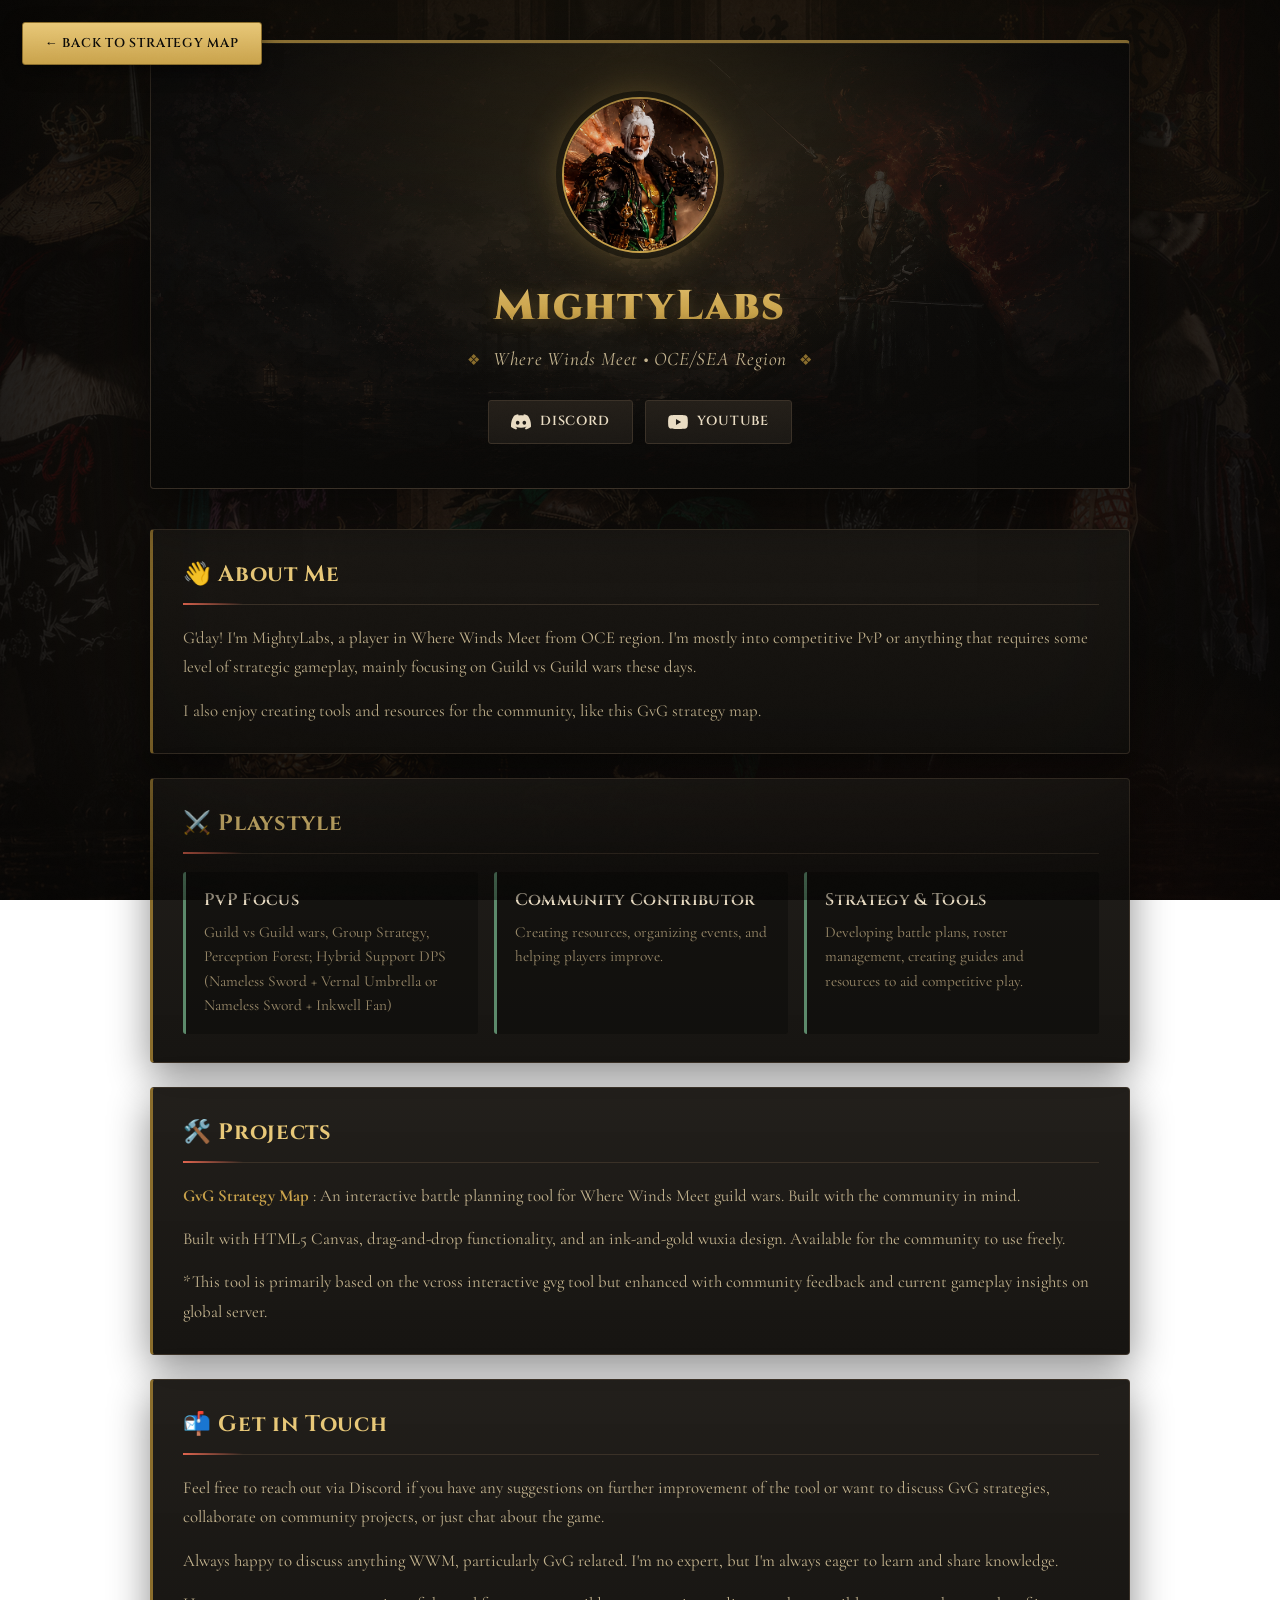
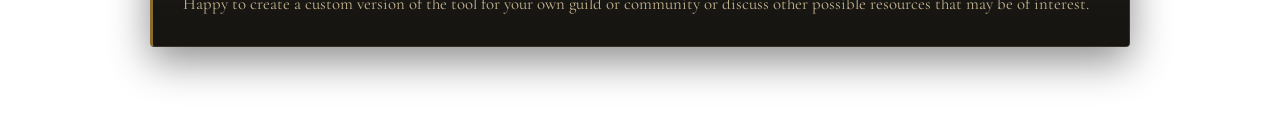
==== about.html @ 8330ebe9 "Add files via upload" ====
<!DOCTYPE html>
<html lang="en">
<head>
    <meta charset="UTF-8">
    <meta name="viewport" content="width=device-width, initial-scale=1.0">
    <title>About MightyLabs - Where Winds Meet</title>
    <link rel="stylesheet" href="styles.css">
    <style>
        /* About Page — Ink & Cinder wuxia theme */
        .about-page { min-height: 100vh; padding: 40px 20px; }
        .about-container { max-width: 980px; margin: 0 auto; }

        .about-header {
            position: relative;
            text-align: center;
            padding: 54px 40px 44px;
            margin-bottom: 40px;
            background:
                linear-gradient(180deg, rgba(20,18,16,0.78), rgba(11,10,8,0.88)),
                url('images/gm_banner.png') center/cover no-repeat;
            border: 1px solid var(--ink-line);
            border-top: 3px solid var(--gold);
            border-radius: 4px;
            box-shadow: 0 22px 60px rgba(0,0,0,0.6), inset 0 1px 0 rgba(232,200,120,0.10);
            overflow: hidden;
        }
        .about-header::before {
            content: '';
            position: absolute; inset: 0;
            background: radial-gradient(ellipse at 50% 0%, rgba(201,162,75,0.18), transparent 60%);
            z-index: 0;
        }
        .about-header > * { position: relative; z-index: 1; }

        .profile-avatar {
            width: 156px; height: 156px;
            margin: 0 auto 22px;
            border-radius: 50%;
            overflow: hidden;
            border: 2px solid var(--gold);
            box-shadow: 0 0 0 6px rgba(11,10,8,0.6), 0 0 40px rgba(201,162,75,0.45);
        }
        .profile-avatar img { width: 100%; height: 100%; object-fit: cover; }

        .about-name {
            font-family: var(--font-display);
            font-size: 2.6rem;
            font-weight: 900;
            letter-spacing: 0.05em;
            color: transparent;
            background: linear-gradient(180deg, var(--gold-bright), var(--gold) 60%, var(--gold-deep));
            -webkit-background-clip: text; background-clip: text;
            margin-bottom: 8px;
            text-shadow: 0 2px 18px rgba(201,162,75,0.3);
        }
        .about-tagline {
            font-family: var(--font-body);
            font-style: italic;
            font-size: 1.2rem;
            color: var(--silk-dim);
            letter-spacing: 0.04em;
            margin-bottom: 26px;
        }
        .about-tagline::before, .about-tagline::after {
            content: '❖'; color: var(--gold-deep); margin: 0 12px; font-style: normal; font-size: 0.8em;
        }

        .social-links { display: flex; gap: 12px; justify-content: center; flex-wrap: wrap; }
        .social-btn {
            display: inline-flex; align-items: center; gap: 9px;
            padding: 11px 22px;
            font-family: var(--font-display);
            font-size: 0.82rem; font-weight: 600;
            letter-spacing: 0.06em; text-transform: uppercase;
            text-decoration: none;
            color: var(--silk);
            background: linear-gradient(180deg, var(--ink-raised), var(--ink-panel));
            border: 1px solid var(--ink-line);
            border-radius: 3px;
            transition: all .2s;
        }
        .social-btn:hover {
            color: var(--gold-bright); border-color: var(--gold);
            transform: translateY(-2px);
            box-shadow: 0 8px 20px rgba(0,0,0,0.5);
        }
        .social-btn svg { fill: currentColor; }
        .social-btn.youtube:hover { color: var(--vermilion-br); border-color: var(--vermilion); }

        .about-content { display: grid; gap: 24px; margin-bottom: 40px; }
        .about-section {
            background: linear-gradient(180deg, rgba(27,24,20,0.97), rgba(18,16,13,0.98));
            border: 1px solid var(--ink-line);
            border-left: 3px solid var(--gold-deep);
            border-radius: 4px;
            padding: 28px 30px;
            box-shadow: 0 14px 40px rgba(0,0,0,0.45);
        }
        .section-title {
            font-family: var(--font-display);
            font-size: 1.4rem; font-weight: 700;
            letter-spacing: 0.03em;
            color: var(--gold-bright);
            margin-bottom: 18px;
            padding-bottom: 12px;
            border-bottom: 1px solid var(--ink-line);
            position: relative;
        }
        .section-title::after {
            content: ''; position: absolute; left: 0; bottom: -1px;
            width: 60px; height: 2px;
            background: linear-gradient(90deg, var(--vermilion-br), transparent);
        }
        .description-text { color: var(--silk-dim); line-height: 1.75; font-size: 1.05rem; margin-bottom: 14px; }
        .description-text:last-child { margin-bottom: 0; }
        .description-text strong { color: var(--gold); }

        .skills-grid {
            display: grid;
            grid-template-columns: repeat(auto-fit, minmax(240px, 1fr));
            gap: 16px; margin-top: 18px;
        }
        .skill-item {
            background: rgba(11,10,8,0.5);
            border-left: 3px solid var(--jade);
            padding: 16px 18px;
            border-radius: 3px;
            transition: all .2s;
        }
        .skill-item:hover { border-left-color: var(--jade-bright); transform: translateX(3px); }
        .skill-title {
            font-family: var(--font-display);
            font-weight: 600; font-size: 1.05rem;
            color: var(--silk); margin-bottom: 7px;
            letter-spacing: 0.02em;
        }
        .skill-desc { color: var(--silk-faint); font-size: 0.96rem; line-height: 1.6; }

        .back-button {
            position: fixed; top: 22px; left: 22px;
            padding: 12px 22px;
            font-family: var(--font-display);
            font-size: 0.8rem; font-weight: 600;
            letter-spacing: 0.06em; text-transform: uppercase;
            color: var(--ink-void);
            background: linear-gradient(180deg, var(--gold-bright), var(--gold));
            border: 1px solid var(--gold-deep);
            border-radius: 3px;
            cursor: pointer;
            box-shadow: 0 6px 18px rgba(0,0,0,0.5);
            transition: all .25s;
            z-index: 1000;
        }
        .back-button:hover { transform: translateY(-2px); box-shadow: 0 10px 24px rgba(201,162,75,0.4); }

        @media (max-width: 768px) {
            .profile-avatar { width: 124px; height: 124px; }
            .about-name { font-size: 2rem; }
            .skills-grid { grid-template-columns: 1fr; }
            .back-button { top: 12px; left: 12px; padding: 10px 16px; font-size: 0.72rem; }
        }
    </style>

</head>
<body class="about-page">
    <button class="back-button" onclick="window.location.href='index.html'">← Back to Strategy Map</button>

    <div class="about-container">
        <!-- Header -->
        <div class="about-header">
            <div class="profile-avatar">
                <img src="images/GM_DP.png" alt="MightyLabs">
            </div>
            <h1 class="about-name">MightyLabs</h1>
            <p class="about-tagline">Where Winds Meet • OCE/SEA Region</p>
            <div class="social-links">
                <a href="https://discordapp.com/users/91448874530504704" target="_blank" class="social-btn">
                    <svg width="20" height="20" viewBox="0 0 71 55" fill="none">
                        <g clip-path="url(#clip0)">
                            <path d="M60.1045 4.8978C55.5792 2.8214 50.7265 1.2916 45.6527 0.41542C45.5603 0.39851 45.468 0.440769 45.4204 0.525289C44.7963 1.6353 44.105 3.0834 43.6209 4.2216C38.1637 3.4046 32.7345 3.4046 27.3892 4.2216C26.905 3.0581 26.1886 1.6353 25.5617 0.525289C25.5141 0.443589 25.4218 0.40133 25.3294 0.41542C20.2584 1.2888 15.4057 2.8186 10.8776 4.8978C10.8384 4.9147 10.8048 4.9429 10.7825 4.9795C1.57795 18.7309 -0.943561 32.1443 0.293408 45.3914C0.299005 45.4562 0.335386 45.5182 0.385761 45.5576C6.45866 50.0174 12.3413 52.7249 18.1147 54.5195C18.2071 54.5477 18.305 54.5139 18.3638 54.4378C19.7295 52.5728 20.9469 50.6063 21.9907 48.5383C22.0523 48.4172 21.9935 48.2735 21.8676 48.2256C19.9366 47.4931 18.0979 46.6 16.3292 45.5858C16.1893 45.5041 16.1781 45.304 16.3068 45.2082C16.679 44.9293 17.0513 44.6391 17.4067 44.3461C17.471 44.2926 17.5606 44.2813 17.6362 44.3151C29.2558 49.6202 41.8354 49.6202 53.3179 44.3151C53.3935 44.2785 53.4831 44.2898 53.5502 44.3433C53.9057 44.6363 54.2779 44.9293 54.6529 45.2082C54.7816 45.304 54.7732 45.5041 54.6333 45.5858C52.8646 46.6197 51.0259 47.4931 49.0921 48.2228C48.9662 48.2707 48.9102 48.4172 48.9718 48.5383C50.038 50.6034 51.2554 52.5699 52.5959 54.435C52.6519 54.5139 52.7526 54.5477 52.845 54.5195C58.6464 52.7249 64.529 50.0174 70.6019 45.5576C70.6551 45.5182 70.6887 45.459 70.6943 45.3942C72.1747 30.0791 68.2147 16.7757 60.1968 4.9823C60.1772 4.9429 60.1437 4.9147 60.1045 4.8978ZM23.7259 37.3253C20.2276 37.3253 17.3451 34.1136 17.3451 30.1693C17.3451 26.225 20.1717 23.0133 23.7259 23.0133C27.308 23.0133 30.1626 26.2532 30.1066 30.1693C30.1066 34.1136 27.28 37.3253 23.7259 37.3253ZM47.3178 37.3253C43.8196 37.3253 40.9371 34.1136 40.9371 30.1693C40.9371 26.225 43.7636 23.0133 47.3178 23.0133C50.9 23.0133 53.7545 26.2532 53.6986 30.1693C53.6986 34.1136 50.9 37.3253 47.3178 37.3253Z" fill="currentColor"/>
                        </g>
                    </svg>
                    Discord
                </a>
                <a href="https://www.youtube.com/@mightylabs" target="_blank" class="social-btn youtube">
                    <svg width="20" height="14" viewBox="0 0 24 17" fill="none">
                        <path d="M23.498 2.665c-.276-1.039-1.089-1.858-2.122-2.136C19.505 0 12 0 12 0S4.495 0 2.624.529C1.591.807.778 1.626.502 2.665 0 4.548 0 8.5 0 8.5s0 3.952.502 5.835c.276 1.039 1.089 1.858 2.122 2.136C4.495 17 12 17 12 17s7.505 0 9.376-.529c1.033-.278 1.846-1.097 2.122-2.136C24 12.452 24 8.5 24 8.5s0-3.952-.502-5.835zM9.545 12.133V4.867L15.818 8.5l-6.273 3.633z" fill="currentColor"/>
                    </svg>
                    YouTube
                </a>
            </div>
        </div>

        <div class="about-content">
            <!-- About Me -->
            <div class="about-section">
                <h2 class="section-title">👋 About Me</h2>
                <p class="description-text">G'day! I'm MightyLabs, a player in Where Winds Meet from OCE region. I'm mostly into competitive PvP or anything that requires some level of strategic gameplay, mainly focusing on Guild vs Guild wars these days.</p>
                <p class="description-text">I also enjoy creating tools and resources for the community, like this GvG strategy map.</p>
            </div>

            <!-- Playstyle -->
            <div class="about-section">
                <h2 class="section-title">⚔️ Playstyle</h2>
                <div class="skills-grid">
                    <div class="skill-item">
                        <div class="skill-title">PvP Focus</div>
                        <div class="skill-desc">Guild vs Guild wars, Group Strategy, Perception Forest; Hybrid Support DPS (Nameless Sword + Vernal Umbrella or Nameless Sword + Inkwell Fan)</div>
                    </div>
                    <div class="skill-item">
                        <div class="skill-title">Community Contributor</div>
                        <div class="skill-desc">Creating resources, organizing events, and helping players improve.</div>
                    </div>
                    <div class="skill-item">
                        <div class="skill-title">Strategy & Tools</div>
                        <div class="skill-desc">Developing battle plans, roster management, creating guides and resources to aid competitive play.</div>
                    </div>
                </div>
            </div>

            <!-- Projects -->
            <div class="about-section">
                <h2 class="section-title">🛠️ Projects</h2>
                <p class="description-text"><strong>GvG Strategy Map</strong> : An interactive battle planning tool for Where Winds Meet guild wars. Built with the community in mind.</p>
                <p class="description-text">Built with HTML5 Canvas, drag-and-drop functionality, and an ink-and-gold wuxia design. Available for the community to use freely.</p>
                <p class="description-text">*This tool is primarily based on the vcross interactive gvg tool but enhanced with community feedback and current gameplay insights on global server.</p>
            </div>

            <!-- Get in Touch -->
            <div class="about-section">
                <h2 class="section-title">📬 Get in Touch</h2>
                <p class="description-text">Feel free to reach out via Discord if you have any suggestions on further improvement of the tool or want to discuss GvG strategies, collaborate on community projects, or just chat about the game.</p>
                <p class="description-text">Always happy to discuss anything WWM, particularly GvG related. I'm no expert, but I'm always eager to learn and share knowledge.</p>
                <p class="description-text">Happy to create a custom version of the tool for your own guild or community or discuss other possible resources that may be of interest.</p>
            </div>
        </div>
    </div>
</body>
</html>
---- styles.css ----
/* =====================================================================
   WHERE WINDS MEET — GvG STRATEGY
   "Ink & Cinder" — Wuxia ink-scroll / imperial dynasty theme
   Complete visual rebuild. All structural hooks preserved for app.js.
   ===================================================================== */

@import url('https://fonts.googleapis.com/css2?family=Cinzel:wght@400;500;600;700;900&family=Cormorant+Garamond:ital,wght@0,400;0,500;0,600;0,700;1,400;1,500&family=Ma+Shan+Zheng&display=swap');

:root {
    /* Ink & paper base */
    --ink-void:      #0b0a08;
    --ink-deep:      #141210;
    --ink-panel:     #1b1814;
    --ink-raised:    #241f19;
    --ink-line:      #3a3127;

    /* Parchment / silk */
    --silk:          #e9dcc3;
    --silk-dim:      #c4b48f;
    --silk-faint:    #9a8a6a;

    /* Imperial accents */
    --gold:          #c9a24b;
    --gold-bright:   #e8c878;
    --gold-deep:     #8a6d2c;
    --jade:          #5c8a6b;
    --jade-bright:   #84c79b;
    --vermilion:     #b6402e;
    --vermilion-br:  #e0654f;
    --cinnabar:      #d24b3a;

    /* Role colors (kept legible, reskinned to theme) */
    --role-tank:     #d98a3d;
    --role-dps:      #cf4b3a;
    --role-healer:   #6fb585;
    --role-support:  #d8b24a;

    /* Functional */
    --danger:        #c0392b;
    --success:       #5c8a6b;

    --paper-grain: url("data:image/svg+xml,%3Csvg xmlns='http://www.w3.org/2000/svg' width='160' height='160'%3E%3Cfilter id='n'%3E%3CfeTurbulence type='fractalNoise' baseFrequency='0.9' numOctaves='2' stitchTiles='stitch'/%3E%3CfeColorMatrix type='saturate' values='0'/%3E%3C/filter%3E%3Crect width='100%25' height='100%25' filter='url(%23n)' opacity='0.04'/%3E%3C/svg%3E");

    --font-display: 'Cinzel', 'Ma Shan Zheng', serif;
    --font-brush:   'Ma Shan Zheng', 'Cinzel', serif;
    --font-body:    'Cormorant Garamond', Georgia, serif;

    --edge: 2px;
}

* { margin: 0; padding: 0; box-sizing: border-box; }

html { scroll-behavior: smooth; }

body {
    font-family: var(--font-body);
    font-size: 17px;
    color: var(--silk);
    min-height: 100vh;
    background:
        radial-gradient(ellipse 120% 80% at 50% -10%, rgba(201,162,75,0.10), transparent 60%),
        radial-gradient(ellipse 90% 70% at 80% 110%, rgba(182,64,46,0.10), transparent 55%),
        linear-gradient(160deg, rgba(13,11,9,0.86) 0%, rgba(21,17,13,0.82) 45%, rgba(11,10,8,0.90) 100%),
        url('images/wallpaper.png') no-repeat center center fixed;
    background-size: cover, cover, cover, cover;
    background-attachment: fixed;
    position: relative;
    line-height: 1.5;
    -webkit-font-smoothing: antialiased;
}

/* Paper grain + faint seal-vignette over everything */
body::before {
    content: '';
    position: fixed;
    inset: 0;
    background-image: var(--paper-grain);
    background-size: 160px 160px;
    pointer-events: none;
    z-index: 9998;
    mix-blend-mode: overlay;
    opacity: 0.6;
}
body::after {
    content: '';
    position: fixed;
    inset: 0;
    pointer-events: none;
    z-index: 1;
    box-shadow: inset 0 0 220px 40px rgba(0,0,0,0.65);
}

::selection { background: rgba(201,162,75,0.35); color: #fff; }

/* Scrollbars */
::-webkit-scrollbar { width: 11px; height: 11px; }
::-webkit-scrollbar-track { background: var(--ink-deep); }
::-webkit-scrollbar-thumb {
    background: linear-gradient(var(--gold-deep), var(--ink-line));
    border-radius: 2px;
    border: 2px solid var(--ink-deep);
}
::-webkit-scrollbar-thumb:hover { background: var(--gold); }

/* =====================================================================
   LAYOUT SHELL
   ===================================================================== */
.container {
    position: relative;
    z-index: 2;
    max-width: 1680px;
    margin: 0 auto;
    padding: 22px 26px 40px;
}

/* ----- HEADER : horizontal hanging-scroll banner ----- */
header {
    position: relative;
    text-align: center;
    padding: 26px 30px 22px;
    margin-bottom: 22px;
    background:
        linear-gradient(180deg, rgba(36,31,25,0.95), rgba(20,18,16,0.96));
    border: 1px solid var(--ink-line);
    border-top: 3px solid var(--gold-deep);
    border-radius: 4px;
    box-shadow:
        0 18px 50px rgba(0,0,0,0.55),
        inset 0 1px 0 rgba(232,200,120,0.10);
}
/* corner seal flourishes */
header::before,
header::after {
    content: '';
    position: absolute;
    width: 26px; height: 26px;
    border: 2px solid var(--gold);
    opacity: 0.55;
}
header::before { top: 10px; left: 10px; border-right: none; border-bottom: none; }
header::after  { bottom: 10px; right: 10px; border-left: none; border-top: none; }

header h1 {
    font-family: var(--font-display);
    font-weight: 900;
    font-size: clamp(1.5rem, 3.2vw, 2.5rem);
    letter-spacing: 0.06em;
    color: transparent;
    background: linear-gradient(180deg, var(--gold-bright) 0%, var(--gold) 55%, var(--gold-deep) 100%);
    -webkit-background-clip: text;
    background-clip: text;
    text-shadow: 0 2px 14px rgba(201,162,75,0.25);
}

header img[alt="WWM Logo"] {
    filter: drop-shadow(0 4px 16px rgba(201,162,75,0.55)) !important;
}

.subtitle {
    font-family: var(--font-body);
    font-style: italic;
    font-size: 1.08rem;
    color: var(--silk-dim);
    letter-spacing: 0.04em;
    margin-top: 4px;
}
.subtitle::before, .subtitle::after {
    content: '❖';
    color: var(--gold-deep);
    margin: 0 12px;
    font-style: normal;
    font-size: 0.8em;
    vertical-align: middle;
}

.mightylabs-link {
    color: var(--vermilion-br);
    text-decoration: none;
    font-weight: 600;
    font-style: normal;
    letter-spacing: 0.08em;
    border-bottom: 1px dotted rgba(224,101,79,0.5);
    transition: color .2s, border-color .2s;
}
.mightylabs-link:hover { color: var(--gold-bright); border-color: var(--gold); }

/* ----- NAVIGATION : engraved tablet buttons ----- */
.header-nav {
    display: flex;
    flex-wrap: wrap;
    justify-content: center;
    gap: 10px;
    margin-top: 20px;
}

.nav-btn {
    position: relative;
    display: inline-flex;
    align-items: center;
    gap: 8px;
    padding: 9px 17px;
    font-family: var(--font-display);
    font-size: 0.82rem;
    font-weight: 600;
    letter-spacing: 0.07em;
    text-transform: uppercase;
    color: var(--silk-dim);
    background: linear-gradient(180deg, var(--ink-raised), var(--ink-panel));
    border: 1px solid var(--ink-line);
    border-radius: 2px;
    cursor: pointer;
    transition: all .22s ease;
}
.nav-btn::after {
    content: '';
    position: absolute;
    left: 8px; right: 8px; bottom: 4px;
    height: 1px;
    background: linear-gradient(90deg, transparent, var(--gold-deep), transparent);
    opacity: 0;
    transition: opacity .22s;
}
.nav-btn:hover {
    color: var(--gold-bright);
    border-color: var(--gold);
    background: linear-gradient(180deg, #2c2820, #211d18);
    transform: translateY(-2px);
    box-shadow: 0 8px 18px rgba(0,0,0,0.5), 0 0 0 1px rgba(201,162,75,0.15);
}
.nav-btn:hover::after { opacity: 1; }
.nav-icon { font-size: 1rem; filter: saturate(0.85); }
.nav-text { white-space: nowrap; }

.nav-import-wrapper { position: relative; }

.import-dropdown {
    position: absolute;
    top: calc(100% + 8px);
    left: 50%;
    transform: translateX(-50%) translateY(-6px);
    min-width: 290px;
    background: linear-gradient(180deg, var(--ink-raised), var(--ink-panel));
    border: 1px solid var(--gold-deep);
    border-radius: 4px;
    padding: 8px;
    box-shadow: 0 22px 50px rgba(0,0,0,0.7);
    opacity: 0;
    visibility: hidden;
    transition: all .22s ease;
    z-index: 500;
}
.import-dropdown.show {
    opacity: 1; visibility: visible;
    transform: translateX(-50%) translateY(0);
}
.import-option-btn {
    display: flex;
    flex-direction: column;
    align-items: flex-start;
    width: 100%;
    gap: 3px;
    padding: 11px 13px;
    background: transparent;
    border: 1px solid transparent;
    border-radius: 3px;
    color: var(--silk);
    font-family: var(--font-body);
    font-size: 1rem;
    text-align: left;
    cursor: pointer;
    transition: all .18s;
}
.import-option-btn:hover {
    background: rgba(201,162,75,0.10);
    border-color: var(--ink-line);
}
.import-option-btn small {
    color: var(--silk-faint);
    font-size: 0.82rem;
    font-style: italic;
}

/* =====================================================================
   MAIN CONTENT GRID  (panel reordered: roster on right, map on left)
   ===================================================================== */
.main-content {
    display: grid;
    grid-template-columns: 1fr 380px;
    gap: 22px;
    align-items: stretch;
}

/* Shared panel chrome — aged silk scroll */
.member-panel,
.map-panel {
    background:
        linear-gradient(180deg, rgba(27,24,20,0.97), rgba(18,16,13,0.98));
    border: 1px solid var(--ink-line);
    border-radius: 4px;
    box-shadow: 0 16px 44px rgba(0,0,0,0.5), inset 0 1px 0 rgba(232,200,120,0.06);
    position: relative;
}
.member-panel {
    order: 2;
    display: flex;
    flex-direction: column;
    align-self: stretch;
    height: 0;
    min-height: 100%;
    overflow: hidden;
}
.map-panel    { order: 1; padding: 18px 20px 16px; display: flex; flex-direction: column; }

.panel-content { padding: 18px 18px 22px; display: flex; flex-direction: column; flex: 1; min-height: 0; }

/* Section headings — brush-stroke underline */
.member-panel h2,
.map-panel h2 {
    font-family: var(--font-display);
    font-weight: 700;
    font-size: 1.18rem;
    letter-spacing: 0.05em;
    color: var(--gold-bright);
    display: flex;
    align-items: center;
    gap: 10px;
    padding-bottom: 12px;
    margin-bottom: 16px;
    border-bottom: 1px solid var(--ink-line);
    position: relative;
}
.member-panel h2::after,
.map-panel h2::after {
    content: '';
    position: absolute;
    left: 0; bottom: -1px;
    width: 64px; height: 2px;
    background: linear-gradient(90deg, var(--vermilion-br), transparent);
}
#playerCount, #placedCount {
    font-family: var(--font-body);
    font-size: 0.95rem;
    font-weight: 500;
    font-style: italic;
    color: var(--silk-faint);
    letter-spacing: 0.02em;
}

.manage-players-btn {
    margin-left: auto;
    width: 34px; height: 34px;
    display: grid; place-items: center;
    background: linear-gradient(180deg, var(--ink-raised), var(--ink-panel));
    border: 1px solid var(--ink-line);
    border-radius: 3px;
    color: var(--gold);
    font-size: 1rem;
    cursor: pointer;
    transition: all .2s;
}
.manage-players-btn:hover {
    border-color: var(--gold);
    transform: rotate(35deg);
    box-shadow: 0 0 14px rgba(201,162,75,0.3);
}

/* Enemy summon button — vermilion war banner */
.enemy-section { margin-bottom: 14px; }
.add-enemies-btn {
    width: 100%;
    padding: 12px;
    font-family: var(--font-display);
    font-size: 0.86rem;
    font-weight: 600;
    letter-spacing: 0.06em;
    text-transform: uppercase;
    color: #f6e7d8;
    background: linear-gradient(180deg, #8e2f23, #66201a);
    border: 1px solid #b6402e;
    border-radius: 3px;
    cursor: pointer;
    transition: all .2s;
    box-shadow: 0 6px 16px rgba(120,30,22,0.4);
}
.add-enemies-btn:hover {
    background: linear-gradient(180deg, #a8392a, #7a2620);
    box-shadow: 0 8px 22px rgba(180,60,46,0.5);
    transform: translateY(-2px);
}
#enemyCount { color: var(--gold-bright); }

/* Search */
.search-box { margin-bottom: 14px; }
.search-box input {
    width: 100%;
    padding: 11px 14px;
    font-family: var(--font-body);
    font-size: 1.02rem;
    color: var(--silk);
    background: var(--ink-void);
    border: 1px solid var(--ink-line);
    border-radius: 3px;
    transition: all .2s;
}
.search-box input::placeholder { color: var(--silk-faint); font-style: italic; }
.search-box input:focus {
    outline: none;
    border-color: var(--gold);
    box-shadow: 0 0 0 1px rgba(201,162,75,0.3), inset 0 0 12px rgba(0,0,0,0.4);
}

/* View toggle */
.view-toggle {
    display: flex;
    gap: 6px;
    margin-bottom: 12px;
    background: var(--ink-void);
    padding: 4px;
    border-radius: 3px;
    border: 1px solid var(--ink-line);
}
.view-toggle-btn {
    flex: 1;
    padding: 9px 8px;
    font-family: var(--font-display);
    font-size: 0.72rem;
    font-weight: 600;
    letter-spacing: 0.04em;
    text-transform: uppercase;
    color: var(--silk-faint);
    background: transparent;
    border: none;
    border-radius: 2px;
    cursor: pointer;
    transition: all .2s;
}
.view-toggle-btn.active {
    color: var(--ink-void);
    background: linear-gradient(180deg, var(--gold-bright), var(--gold));
    box-shadow: 0 2px 8px rgba(201,162,75,0.3);
}
.view-toggle-btn:not(.active):hover { color: var(--silk); }

/* Role filters */
.role-filters {
    display: flex;
    flex-wrap: wrap;
    gap: 6px;
    margin-bottom: 16px;
}
.role-filter-btn {
    flex: 1 1 auto;
    padding: 7px 12px;
    font-family: var(--font-display);
    font-size: 0.72rem;
    font-weight: 600;
    letter-spacing: 0.05em;
    text-transform: uppercase;
    color: var(--silk-dim);
    background: linear-gradient(180deg, var(--ink-raised), var(--ink-panel));
    border: 1px solid var(--ink-line);
    border-radius: 2px;
    cursor: pointer;
    transition: all .2s;
}
.role-filter-btn:hover { border-color: var(--gold-deep); color: var(--silk); }
.role-filter-btn.active {
    color: var(--ink-void);
    background: linear-gradient(180deg, var(--gold-bright), var(--gold));
    border-color: var(--gold);
}

/* Member list scroll area */
.member-list {
    flex: 1;
    min-height: 240px;
    overflow-y: auto;
    padding-right: 4px;
}

/* Team groups — folded scrolls */
.team-group { margin-bottom: 12px; }
.team-group-header {
    display: flex;
    align-items: center;
    justify-content: space-between;
    padding: 10px 13px;
    background: linear-gradient(180deg, #2a251d, #201c16);
    border: 1px solid var(--ink-line);
    border-left: 3px solid var(--gold-deep);
    border-radius: 3px;
    cursor: pointer;
    transition: all .2s;
}
.team-group-header:hover { border-left-color: var(--gold); background: linear-gradient(180deg, #322c22, #25201a); }
.team-name-wrapper { display: flex; align-items: center; gap: 8px; }
.toggle-icon { color: var(--gold); font-size: 0.7rem; transition: transform .25s; }
.team-group.collapsed .toggle-icon { transform: rotate(-90deg); }
.team-name {
    font-family: var(--font-display);
    font-size: 0.84rem;
    font-weight: 600;
    letter-spacing: 0.05em;
    color: var(--silk);
    text-transform: uppercase;
}
.team-count {
    font-family: var(--font-display);
    font-size: 0.74rem;
    color: var(--gold-bright);
    background: var(--ink-void);
    padding: 2px 9px;
    border-radius: 10px;
    border: 1px solid var(--gold-deep);
}
.rename-team-btn {
    background: none; border: none;
    color: var(--silk-faint);
    cursor: pointer; font-size: 0.85rem;
    padding: 2px 6px;
    transition: color .2s;
}
.rename-team-btn:hover { color: var(--gold); }

.team-group-players {
    margin-top: 8px;
    display: flex;
    flex-direction: column;
    gap: 7px;
    overflow: hidden;
    max-height: 4000px;
    transition: max-height .3s ease, opacity .25s, margin .25s;
}
.team-group.collapsed .team-group-players {
    max-height: 0;
    opacity: 0;
    margin-top: 0;
}

/* Member cards — jade name-plaques */
.member-item {
    display: flex;
    align-items: center;
    justify-content: space-between;
    gap: 10px;
    padding: 11px 13px;
    background: linear-gradient(135deg, rgba(36,31,25,0.9), rgba(22,19,15,0.92));
    border: 1px solid var(--ink-line);
    border-radius: 3px;
    cursor: grab;
    transition: all .18s ease;
    position: relative;
    overflow: hidden;
}
.member-item::before {
    content: '';
    position: absolute;
    left: 0; top: 0; bottom: 0;
    width: 3px;
    background: var(--gold-deep);
    opacity: 0.6;
    transition: opacity .2s;
}
.member-item:hover {
    border-color: var(--gold-deep);
    transform: translateX(4px);
    box-shadow: -3px 4px 16px rgba(0,0,0,0.4);
}
.member-item:hover::before { opacity: 1; background: var(--gold); }
.member-item.dragging { opacity: 0.45; cursor: grabbing; }

.member-info { min-width: 0; }
.member-name {
    font-family: var(--font-display);
    font-size: 0.96rem;
    font-weight: 600;
    color: var(--silk);
    letter-spacing: 0.02em;
    white-space: nowrap;
    overflow: hidden;
    text-overflow: ellipsis;
}
.member-team {
    font-size: 0.82rem;
    font-style: italic;
    color: var(--silk-faint);
    margin-top: 1px;
}
.member-weapons {
    display: flex;
    flex-direction: column;
    gap: 1px;
    margin-top: 5px;
}
.weapon-item {
    font-size: 0.74rem;
    color: var(--jade-bright);
    opacity: 0.78;
    white-space: nowrap;
    overflow: hidden;
    text-overflow: ellipsis;
}

/* Role badges — seal stamps */
.role-badge,
.role-badge-small {
    flex-shrink: 0;
    font-family: var(--font-display);
    font-weight: 700;
    font-size: 0.66rem;
    letter-spacing: 0.06em;
    text-transform: uppercase;
    padding: 5px 9px;
    border-radius: 2px;
    color: var(--ink-void);
    border: 1px solid rgba(0,0,0,0.4);
    box-shadow: inset 0 1px 0 rgba(255,255,255,0.25);
}
.role-badge.Tank,   .role-badge-small.role-Tank   { background: var(--role-tank); }
.role-badge.DPS,    .role-badge-small.role-DPS     { background: var(--role-dps); color:#fff; }
.role-badge.Healer, .role-badge-small.role-Healer  { background: var(--role-healer); }
.role-badge.Support,.role-badge-small.role-Support { background: var(--role-support); }

.no-players {
    text-align: center;
    color: var(--silk-faint);
    font-style: italic;
    padding: 40px 16px;
}

/* =====================================================================
   BATTLE MAP
   ===================================================================== */
.map-area {
    flex: 1;
    position: relative;
    overflow: hidden;
    width: 100%;
    aspect-ratio: 1430 / 1100;
    max-height: 78vh;
    margin: 0 auto;
    background-color: var(--ink-void);
    background-image: url('images/map.png');
    background-size: contain;
    background-position: center center;
    background-repeat: no-repeat;
    border: 1px solid var(--gold-deep);
    border-radius: 3px;
    cursor: default;
    box-shadow:
        inset 0 0 0 1px rgba(0,0,0,0.6),
        0 0 0 4px var(--ink-void),
        0 0 0 5px var(--ink-line);
}
.map-area.placing-mode { cursor: crosshair; }
.map-area.drawing-mode { cursor: crosshair; }
.map-area.drag-over {
    box-shadow:
        inset 0 0 0 2px var(--gold),
        inset 0 0 90px rgba(201,162,75,0.18),
        0 0 0 4px var(--ink-void),
        0 0 0 5px var(--gold-deep);
}

.drawing-canvas {
    position: absolute;
    inset: 0;
    width: 100%; height: 100%;
    z-index: 100;
    pointer-events: none;
}
.drawing-canvas.active { pointer-events: all; z-index: 1000; }

.map-placeholder {
    position: absolute;
    top: 50%; left: 50%;
    transform: translate(-50%, -50%);
    text-align: center;
    pointer-events: none;
    z-index: 2;
}
.map-placeholder .instruction {
    font-family: var(--font-body);
    font-size: 1.15rem;
    font-style: italic;
    color: var(--silk-dim);
    background: rgba(11,10,8,0.72);
    padding: 14px 26px;
    border: 1px solid var(--gold-deep);
    border-radius: 3px;
    letter-spacing: 0.03em;
    backdrop-filter: blur(3px);
}

/* ---------- MARKERS (positioning logic untouched by app.js) ---------- */

/* Individual member marker */
.member-marker {
    position: absolute;
    width: 16px; height: 16px;
    z-index: 20;
    cursor: grab;
    background: transparent;
}
.member-marker .member-name {
    position: absolute;
    top: -22px; left: 50%;
    transform: translateX(-50%);
    white-space: nowrap;
    font-family: var(--font-display);
    font-size: 0.66rem;
    font-weight: 600;
    letter-spacing: 0.03em;
    color: var(--silk);
    background: rgba(11,10,8,0.85);
    padding: 2px 7px;
    border-radius: 2px;
    border: 1px solid var(--ink-line);
    pointer-events: none;
}
/* the dot itself, colored per role */
.member-marker::after {
    content: '';
    position: absolute;
    inset: 0;
    border-radius: 50%;
    border: 2px solid rgba(11,10,8,0.85);
    box-shadow: 0 2px 6px rgba(0,0,0,0.6), 0 0 0 1px rgba(255,255,255,0.15);
}
.member-marker.role-Tank::after   { background: var(--role-tank); }
.member-marker.role-DPS::after    { background: var(--role-dps); }
.member-marker.role-Healer::after { background: var(--role-healer); }
.member-marker.role-Support::after{ background: var(--role-support); }

/* Role radius ring (toggled via .map-area.show-role-radius) */
.role-radius { display: none; }
.map-area.show-role-radius .member-marker,
.map-area.show-role-radius .objective-marker { overflow: visible !important; }

.map-area.show-role-radius .member-marker .role-radius,
.map-area.show-role-radius .objective-marker .role-radius {
    display: block !important;
    position: absolute;
    top: 50%; left: 50%;
    width: 130px; height: 130px;
    transform: translate(-50%, -50%);
    border-radius: 50%;
    z-index: -1;
    pointer-events: none;
    opacity: 0.85;
    box-shadow: inset 0 0 0 2px rgba(255,255,255,0.45);
}
/* member role colors */
.map-area.show-role-radius .member-marker.role-Tank .role-radius   { background: rgba(217,138,61,0.34); box-shadow: inset 0 0 0 2px rgba(217,138,61,0.8); }
.map-area.show-role-radius .member-marker.role-DPS .role-radius    { background: rgba(207,75,58,0.34);  box-shadow: inset 0 0 0 2px rgba(207,75,58,0.8); }
.map-area.show-role-radius .member-marker.role-Healer .role-radius { background: rgba(111,181,133,0.34);box-shadow: inset 0 0 0 2px rgba(111,181,133,0.85); }
.map-area.show-role-radius .member-marker.role-Support .role-radius{ background: rgba(216,178,74,0.34); box-shadow: inset 0 0 0 2px rgba(216,178,74,0.85); }
/* objective role-image markers */
.map-area.show-role-radius .objective-marker.objective-tank .role-radius   { background: rgba(217,138,61,0.34);  box-shadow: inset 0 0 0 2px rgba(217,138,61,0.8); }
.map-area.show-role-radius .objective-marker.objective-dps .role-radius    { background: rgba(207,75,58,0.34);   box-shadow: inset 0 0 0 2px rgba(207,75,58,0.8); }
.map-area.show-role-radius .objective-marker.objective-healer .role-radius { background: rgba(111,181,133,0.34); box-shadow: inset 0 0 0 2px rgba(111,181,133,0.85); }
.map-area.show-role-radius .objective-marker .role-radius                  { background: rgba(201,162,75,0.30);  box-shadow: inset 0 0 0 2px rgba(201,162,75,0.8); }

/* Group marker — engraved name-plaque (pill) so team text stays legible */
.group-marker {
    position: absolute;
    min-width: 64px;
    height: 34px;
    padding: 0 15px;
    z-index: 22;
    cursor: grab;
    display: flex;
    align-items: center;
    justify-content: center;
    white-space: nowrap;
    border-radius: 17px;
    background: linear-gradient(180deg, var(--gold-bright), var(--gold) 55%, var(--gold-deep));
    border: 2px solid rgba(11,10,8,0.9);
    box-shadow: 0 3px 10px rgba(0,0,0,0.6), inset 0 1px 0 rgba(255,255,255,0.3);
    transition: transform .2s, box-shadow .2s;
}
.group-marker:hover {
    transform: scale(1.08);
    z-index: 100;
    box-shadow: 0 5px 16px rgba(0,0,0,0.7), 0 0 14px rgba(201,162,75,0.4);
}
.group-marker .group-number {
    font-family: var(--font-display);
    font-size: 0.92rem;
    font-weight: 700;
    letter-spacing: 0.02em;
    color: var(--ink-void);
    text-shadow: 0 1px 0 rgba(255,255,255,0.25);
    white-space: nowrap;
}
.group-marker.enemy-group {
    background: linear-gradient(180deg, var(--vermilion-br), var(--vermilion) 55%, #6a1c16);
}
.group-marker.enemy-group .group-number {
    color: #fff;
    text-shadow: 0 1px 2px rgba(0,0,0,0.5);
}

/* Enemy lone marker — vermilion pill/disc */
.enemy-marker {
    position: absolute;
    min-width: 32px;
    height: 32px;
    padding: 0 9px;
    z-index: 21;
    cursor: grab;
    display: flex;
    align-items: center;
    justify-content: center;
    border-radius: 16px;
    background: linear-gradient(180deg, var(--vermilion-br), var(--vermilion) 55%, #5e1812);
    border: 2px solid rgba(11,10,8,0.9);
    box-shadow: 0 3px 10px rgba(0,0,0,0.6), inset 0 1px 0 rgba(255,255,255,0.2);
    transition: transform .2s;
}
.enemy-marker:hover { transform: scale(1.08); z-index: 100; }
.enemy-marker .group-number {
    font-family: var(--font-display);
    font-weight: 700;
    font-size: 0.85rem;
    color: #fff;
    text-shadow: 0 1px 2px rgba(0,0,0,0.5);
}

/* Objective markers */
.objective-marker {
    position: absolute;
    width: 26px; height: 26px;
    z-index: 23;
    cursor: grab;
    display: grid; place-items: center;
}
.objective-dot {
    width: 20px; height: 20px;
    border-radius: 50%;
    border: 3px solid rgba(11,10,8,0.85);
    box-shadow: 0 2px 8px rgba(0,0,0,0.6);
}
.objective-icon {
    font-size: 20px;
    filter: drop-shadow(0 2px 4px rgba(0,0,0,0.7));
    line-height: 1;
}
.objective-marker img {
    width: 26px; height: 26px;
    object-fit: contain;
    filter: drop-shadow(0 2px 5px rgba(0,0,0,0.7));
}

/* Boss / tower / tree / goose image markers */
.boss-marker,
.tower-marker,
.tree-marker,
.goose-marker {
    position: absolute;
    width: 56px; height: 56px;
    z-index: 19;
    cursor: grab;
}
.boss-marker img,
.tower-marker img,
.tree-marker img,
.goose-marker img {
    width: 100%; height: 100%;
    object-fit: contain;
    filter: drop-shadow(0 3px 8px rgba(0,0,0,0.65));
    pointer-events: none;
}
.boss-marker img { filter: drop-shadow(0 0 10px rgba(201,162,75,0.55)) drop-shadow(0 3px 8px rgba(0,0,0,0.7)); }

/* Remove buttons on markers */
.remove-btn {
    position: absolute;
    top: -9px; right: -9px;
    width: 18px; height: 18px;
    display: grid; place-items: center;
    background: var(--vermilion);
    color: #fff;
    border: 1px solid rgba(11,10,8,0.8);
    border-radius: 50%;
    font-size: 12px;
    line-height: 1;
    cursor: pointer;
    opacity: 0;
    transform: scale(0.6);
    transition: all .15s;
    z-index: 40;
}
.member-marker:hover .remove-btn,
.group-marker:hover .remove-btn,
.enemy-marker:hover .remove-btn,
.objective-marker:hover .remove-btn,
.boss-marker:hover .remove-btn,
.tower-marker:hover .remove-btn,
.tree-marker:hover .remove-btn,
.goose-marker:hover .remove-btn {
    opacity: 1; transform: scale(1);
}
.remove-btn:hover { background: var(--vermilion-br); }

/* Tooltips */
.marker-tooltip,
.group-tooltip {
    position: absolute;
    bottom: calc(100% + 8px);
    left: 50%;
    transform: translateX(-50%) translateY(6px);
    min-width: 150px;
    background: linear-gradient(180deg, var(--ink-raised), var(--ink-deep));
    border: 1px solid var(--gold-deep);
    border-radius: 3px;
    padding: 8px 11px;
    font-size: 0.8rem;
    color: var(--silk);
    white-space: nowrap;
    opacity: 0;
    visibility: hidden;
    transition: all .18s;
    z-index: 60;
    box-shadow: 0 10px 26px rgba(0,0,0,0.6);
    pointer-events: none;
}
.member-marker:hover .marker-tooltip,
.group-marker:hover .group-tooltip {
    opacity: 1; visibility: visible;
    transform: translateX(-50%) translateY(0);
}
.tooltip-info, .tooltip-header {
    font-family: var(--font-display);
    font-weight: 600;
    color: var(--gold-bright);
    letter-spacing: 0.02em;
}
.tooltip-weapons { color: var(--jade-bright); margin-top: 3px; font-size: 0.76rem; }
.tooltip-roles { margin-top: 5px; display: flex; flex-direction: column; gap: 2px; }
.role-item { display: flex; align-items: center; gap: 6px; font-size: 0.76rem; }
.role-dot { width: 9px; height: 9px; border-radius: 50%; display: inline-block; }
.role-dot.role-Tank { background: var(--role-tank); }
.role-dot.role-DPS { background: var(--role-dps); }
.role-dot.role-Healer { background: var(--role-healer); }
.role-dot.role-Support { background: var(--role-support); }

/* =====================================================================
   BOTTOM TOOLBAR — armoury rack
   ===================================================================== */
.bottom-toolbar {
    margin-top: 16px;
    padding: 12px 14px;
    background: linear-gradient(180deg, #221e18, #161310);
    border: 1px solid var(--ink-line);
    border-top: 2px solid var(--gold-deep);
    border-radius: 3px;
}
.toolbar-buttons {
    display: flex;
    flex-wrap: wrap;
    align-items: center;
    gap: 8px;
}
.toolbar-btn {
    width: 42px; height: 42px;
    display: grid; place-items: center;
    background: linear-gradient(180deg, var(--ink-raised), var(--ink-panel));
    border: 1px solid var(--ink-line);
    border-radius: 3px;
    cursor: pointer;
    transition: all .18s;
    position: relative;
}
.toolbar-btn:hover {
    border-color: var(--gold);
    transform: translateY(-2px);
    box-shadow: 0 6px 14px rgba(0,0,0,0.5);
}
.toolbar-btn.active {
    border-color: var(--gold-bright);
    background: linear-gradient(180deg, #3a3020, #2a2316);
    box-shadow: 0 0 0 1px var(--gold), 0 0 14px rgba(201,162,75,0.35);
}
.btn-icon { font-size: 1.15rem; line-height: 1; color: var(--silk); }
.toolbar-btn:hover .btn-icon { color: var(--gold-bright); }
.toolbar-btn.active .btn-icon { color: var(--gold-bright); }
/* undo / redo arrows — ensure strong contrast on dark toolbar */
.undo-btn .btn-icon,
.redo-btn .btn-icon { color: var(--gold-bright); font-size: 1.3rem; font-weight: 700; }
.undo-btn:disabled, .redo-btn:disabled { opacity: 0.4; cursor: not-allowed; }
.undo-btn:disabled .btn-icon,
.redo-btn:disabled .btn-icon { color: var(--silk-faint); }
.btn-icon-img { width: 26px; height: 26px; object-fit: contain; }
.clear-btn:hover, .clear-draw-btn:hover { border-color: var(--vermilion-br); }

.toolbar-divider {
    width: 1px;
    align-self: stretch;
    min-height: 30px;
    background: linear-gradient(var(--ink-line), transparent);
    margin: 0 4px;
}

.toolbar-color-picker { display: flex; align-items: center; }
.color-picker-label {
    width: 42px; height: 42px;
    display: grid; place-items: center;
    border: 1px solid var(--ink-line);
    border-radius: 3px;
    cursor: pointer;
    overflow: hidden;
    background: var(--ink-panel);
}
.color-picker-label:hover { border-color: var(--gold); }
.color-picker-label input[type="color"] {
    width: 36px; height: 36px;
    border: none;
    background: none;
    cursor: pointer;
    padding: 0;
}

.toolbar-toggle-option { display: flex; align-items: center; }
.toggle-label-small {
    display: flex;
    align-items: center;
    gap: 7px;
    cursor: pointer;
    padding: 0 4px;
}
.toggle-label-small input { display: none; }
.toggle-slider-small {
    width: 36px; height: 19px;
    background: var(--ink-void);
    border: 1px solid var(--ink-line);
    border-radius: 10px;
    position: relative;
    transition: all .2s;
}
.toggle-slider-small::before {
    content: '';
    position: absolute;
    top: 2px; left: 2px;
    width: 13px; height: 13px;
    background: var(--silk-faint);
    border-radius: 50%;
    transition: all .2s;
}
.toggle-label-small input:checked + .toggle-slider-small {
    background: var(--gold-deep);
    border-color: var(--gold);
}
.toggle-label-small input:checked + .toggle-slider-small::before {
    transform: translateX(17px);
    background: var(--gold-bright);
}
.toggle-text-small {
    font-family: var(--font-display);
    font-size: 0.68rem;
    letter-spacing: 0.04em;
    text-transform: uppercase;
    color: var(--silk-dim);
}

.gallery-badge {
    position: absolute;
    top: -6px; right: -6px;
    min-width: 18px; height: 18px;
    padding: 0 4px;
    display: grid; place-items: center;
    background: var(--vermilion);
    color: #fff;
    font-family: var(--font-display);
    font-size: 0.62rem;
    font-weight: 700;
    border-radius: 9px;
    border: 1px solid var(--ink-void);
}

/* =====================================================================
   MODALS — unfurled scrolls
   ===================================================================== */
.modal {
    display: none;
    position: fixed;
    inset: 0;
    z-index: 5000;
    align-items: center;
    justify-content: center;
    padding: 24px;
    background: rgba(7,6,5,0.78);
    backdrop-filter: blur(4px);
}
.modal-content {
    width: 100%;
    max-width: 560px;
    max-height: 90vh;
    overflow: hidden;
    display: flex;
    flex-direction: column;
    background:
        linear-gradient(180deg, rgba(30,26,21,0.99), rgba(18,16,13,0.99));
    border: 1px solid var(--gold-deep);
    border-top: 3px solid var(--gold);
    border-radius: 4px;
    box-shadow: 0 30px 80px rgba(0,0,0,0.75);
    animation: scrollDrop .3s ease;
}
@keyframes scrollDrop {
    from { opacity: 0; transform: translateY(-24px) scale(0.98); }
    to   { opacity: 1; transform: translateY(0) scale(1); }
}
.modal-small { max-width: 440px; }

.modal-header {
    display: flex;
    align-items: center;
    justify-content: space-between;
    padding: 18px 22px;
    border-bottom: 1px solid var(--ink-line);
    background: linear-gradient(180deg, rgba(40,34,26,0.6), transparent);
}
.modal-header h2 {
    font-family: var(--font-display);
    font-size: 1.2rem;
    font-weight: 700;
    letter-spacing: 0.04em;
    color: var(--gold-bright);
}
.modal-close {
    width: 32px; height: 32px;
    display: grid; place-items: center;
    background: transparent;
    border: 1px solid var(--ink-line);
    border-radius: 3px;
    color: var(--silk-dim);
    font-size: 1.3rem;
    cursor: pointer;
    transition: all .2s;
}
.modal-close:hover { color: #fff; border-color: var(--vermilion-br); background: rgba(182,64,46,0.15); }

.modal-body {
    padding: 22px;
    overflow-y: auto;
    color: var(--silk);
    line-height: 1.6;
}
.modal-body h3 { font-family: var(--font-display); color: var(--gold); margin: 16px 0 8px; }
.modal-body h4 { font-family: var(--font-display); color: var(--gold-bright); }
.modal-body p { margin-bottom: 10px; }
.modal-body code {
    font-family: 'Courier New', monospace;
    background: var(--ink-void);
    color: var(--jade-bright);
    padding: 2px 6px;
    border-radius: 2px;
    font-size: 0.88rem;
}
.modal-body ul, .modal-body ol { margin: 10px 0 10px 22px; }
.modal-body li { margin-bottom: 5px; }

.modal-footer {
    display: flex;
    justify-content: flex-end;
    gap: 10px;
    padding: 16px 22px;
    border-top: 1px solid var(--ink-line);
    background: linear-gradient(0deg, rgba(40,34,26,0.4), transparent);
}
.modal-toolbar { margin-bottom: 16px; }

/* Buttons */
.btn-primary, .btn-secondary, .btn-danger, .btn-success {
    font-family: var(--font-display);
    font-size: 0.82rem;
    font-weight: 600;
    letter-spacing: 0.05em;
    text-transform: uppercase;
    padding: 11px 22px;
    border-radius: 3px;
    cursor: pointer;
    transition: all .2s;
    border: 1px solid transparent;
}
.btn-primary {
    color: var(--ink-void);
    background: linear-gradient(180deg, var(--gold-bright), var(--gold));
    border-color: var(--gold-deep);
}
.btn-primary:hover { box-shadow: 0 6px 18px rgba(201,162,75,0.4); transform: translateY(-2px); }
.btn-secondary {
    color: var(--silk-dim);
    background: linear-gradient(180deg, var(--ink-raised), var(--ink-panel));
    border-color: var(--ink-line);
}
.btn-secondary:hover { color: var(--silk); border-color: var(--gold-deep); }
.btn-danger {
    color: #fff;
    background: linear-gradient(180deg, #9e3225, #6f2019);
    border-color: var(--vermilion);
}
.btn-danger:hover { box-shadow: 0 6px 18px rgba(160,50,37,0.45); transform: translateY(-2px); }
.btn-success {
    color: #fff;
    background: linear-gradient(180deg, var(--jade), #3f6b4d);
    border-color: var(--jade-bright);
}

/* Forms */
.form-group { margin-bottom: 16px; }
.form-group label {
    display: block;
    font-family: var(--font-display);
    font-size: 0.74rem;
    font-weight: 600;
    letter-spacing: 0.06em;
    text-transform: uppercase;
    color: var(--gold);
    margin-bottom: 6px;
}
.form-group input,
.form-group select,
.prompt-input {
    width: 100%;
    padding: 11px 13px;
    font-family: var(--font-body);
    font-size: 1rem;
    color: var(--silk);
    background: var(--ink-void);
    border: 1px solid var(--ink-line);
    border-radius: 3px;
    transition: all .2s;
}
.form-group input:focus,
.form-group select:focus,
.prompt-input:focus {
    outline: none;
    border-color: var(--gold);
    box-shadow: 0 0 0 1px rgba(201,162,75,0.3);
}
.form-group select option { background: var(--ink-panel); }
.form-actions {
    display: flex;
    justify-content: flex-end;
    gap: 10px;
    margin-top: 22px;
}

/* Objective type / map objective grids */
.objective-type-grid {
    display: grid;
    grid-template-columns: repeat(4, 1fr);
    gap: 12px;
}
.objective-type-btn {
    display: flex;
    flex-direction: column;
    align-items: center;
    gap: 8px;
    padding: 16px 8px;
    background: linear-gradient(180deg, var(--ink-raised), var(--ink-panel));
    border: 1px solid var(--ink-line);
    border-radius: 3px;
    cursor: pointer;
    transition: all .2s;
}
.objective-type-btn:hover {
    border-color: var(--gold);
    background: linear-gradient(180deg, #312a20, #221d17);
    transform: translateY(-3px);
    box-shadow: 0 8px 18px rgba(0,0,0,0.5);
}
.type-icon { line-height: 1; }
.type-label {
    font-family: var(--font-display);
    font-size: 0.72rem;
    font-weight: 600;
    letter-spacing: 0.03em;
    text-align: center;
    color: var(--silk-dim);
}

/* Player management list */
.player-management-list { display: flex; flex-direction: column; gap: 10px; }
.player-management-item {
    display: flex;
    align-items: center;
    justify-content: space-between;
    gap: 14px;
    padding: 14px 16px;
    background: linear-gradient(135deg, rgba(36,31,25,0.9), rgba(22,19,15,0.92));
    border: 1px solid var(--ink-line);
    border-left: 3px solid var(--gold-deep);
    border-radius: 3px;
    transition: all .18s;
}
.player-management-item:hover { border-left-color: var(--gold); }
.player-management-item.placed { border-left-color: var(--jade-bright); opacity: 0.85; }
.player-management-name {
    font-family: var(--font-display);
    font-size: 1rem;
    font-weight: 600;
    color: var(--silk);
}
.player-management-details {
    display: flex;
    align-items: center;
    gap: 8px;
    margin: 6px 0;
    flex-wrap: wrap;
}
.team-badge-small {
    font-family: var(--font-body);
    font-style: italic;
    font-size: 0.8rem;
    color: var(--silk-faint);
}
.placed-badge {
    font-family: var(--font-display);
    font-size: 0.62rem;
    font-weight: 700;
    letter-spacing: 0.05em;
    text-transform: uppercase;
    color: var(--ink-void);
    background: var(--jade-bright);
    padding: 3px 8px;
    border-radius: 2px;
}
.player-management-weapons small { color: var(--jade-bright); opacity: 0.8; font-size: 0.78rem; }
.player-management-actions { display: flex; gap: 8px; }
.btn-edit, .btn-delete {
    width: 36px; height: 36px;
    display: grid; place-items: center;
    background: var(--ink-void);
    border: 1px solid var(--ink-line);
    border-radius: 3px;
    cursor: pointer;
    font-size: 0.95rem;
    transition: all .2s;
}
.btn-edit:hover { border-color: var(--gold); box-shadow: 0 0 10px rgba(201,162,75,0.25); }
.btn-delete:hover { border-color: var(--vermilion-br); box-shadow: 0 0 10px rgba(182,64,46,0.3); }

/* Hotkey list */
.hotkey-list { display: flex; flex-direction: column; gap: 8px; }
.hotkey-item {
    display: flex;
    align-items: center;
    justify-content: space-between;
    padding: 9px 13px;
    background: rgba(11,10,8,0.5);
    border: 1px solid var(--ink-line);
    border-radius: 3px;
}
.hotkey-key {
    font-family: var(--font-display);
    font-size: 0.78rem;
    font-weight: 700;
    color: var(--gold-bright);
    background: var(--ink-void);
    padding: 4px 11px;
    border: 1px solid var(--gold-deep);
    border-radius: 3px;
    letter-spacing: 0.03em;
}
.hotkey-desc { color: var(--silk-dim); font-size: 0.95rem; }

/* How-to */
.howto-section {
    margin-bottom: 24px;
    padding-bottom: 18px;
    border-bottom: 1px solid var(--ink-line);
}
.howto-title {
    font-family: var(--font-display);
    font-size: 1.05rem;
    color: var(--gold-bright);
    margin-bottom: 12px;
    letter-spacing: 0.03em;
}
.howto-list { margin-left: 20px; }
.howto-list li { margin-bottom: 7px; }
.howto-table { display: flex; flex-direction: column; gap: 8px; }
.howto-row {
    display: flex;
    gap: 12px;
    align-items: flex-start;
    padding: 9px 12px;
    background: rgba(11,10,8,0.4);
    border-left: 2px solid var(--gold-deep);
    border-radius: 2px;
}
.howto-icon { font-size: 1.1rem; flex-shrink: 0; }
.howto-csv-block {
    margin-top: 12px;
    border: 1px solid var(--ink-line);
    border-radius: 3px;
    overflow: hidden;
}
.howto-csv-header {
    padding: 8px 12px;
    background: var(--ink-void);
    color: var(--gold);
    font-family: var(--font-display);
    font-size: 0.8rem;
    border-bottom: 1px solid var(--ink-line);
}
.howto-csv-pre {
    padding: 14px;
    font-family: 'Courier New', monospace;
    font-size: 0.82rem;
    color: var(--jade-bright);
    background: rgba(11,10,8,0.6);
    overflow-x: auto;
    white-space: pre;
    line-height: 1.5;
}

/* Changelog */
.version-current {
    padding: 16px;
    background: linear-gradient(135deg, rgba(201,162,75,0.12), transparent);
    border: 1px solid var(--gold-deep);
    border-radius: 3px;
    margin-bottom: 20px;
}
.version-current h3 { font-family: var(--font-display); color: var(--gold-bright); margin: 0; }
.version-date { color: var(--silk-faint); font-style: italic; font-size: 0.9rem; }
.changelog-section { margin-bottom: 20px; }
.changelog-section h4 {
    font-family: var(--font-display);
    color: var(--gold);
    margin-bottom: 8px;
    padding-bottom: 6px;
    border-bottom: 1px solid var(--ink-line);
}
.changelog-section ul { margin-left: 20px; }
.changelog-section li { margin-bottom: 5px; color: var(--silk-dim); }

/* Import preview */
.import-preview-info {
    padding: 12px 14px;
    background: rgba(92,138,107,0.12);
    border: 1px solid var(--jade);
    border-radius: 3px;
    margin-bottom: 16px;
    color: var(--jade-bright);
}
.import-preview-table-wrap { overflow-x: auto; }
.import-preview-table-wrap table { width: 100%; border-collapse: collapse; font-size: 0.88rem; }
.import-preview-table-wrap th {
    font-family: var(--font-display);
    text-align: left;
    padding: 8px 10px;
    color: var(--gold);
    border-bottom: 1px solid var(--gold-deep);
    background: var(--ink-void);
}
.import-preview-table-wrap td {
    padding: 7px 10px;
    border-bottom: 1px solid var(--ink-line);
    color: var(--silk-dim);
}

/* Gallery */
.gallery-grid {
    display: grid;
    grid-template-columns: repeat(auto-fill, minmax(150px, 1fr));
    gap: 14px;
}
.gallery-item {
    position: relative;
    border: 1px solid var(--ink-line);
    border-radius: 3px;
    overflow: hidden;
    cursor: pointer;
    transition: all .2s;
}
.gallery-item:hover { border-color: var(--gold); transform: scale(1.03); box-shadow: 0 8px 20px rgba(0,0,0,0.5); }
.gallery-item img { width: 100%; display: block; }
.gallery-item-info {
    padding: 7px 10px;
    background: var(--ink-void);
    font-size: 0.74rem;
}
.gallery-timestamp { color: var(--silk-faint); }
.gallery-delete-btn {
    position: absolute;
    top: 6px; right: 6px;
    width: 26px; height: 26px;
    display: grid; place-items: center;
    background: rgba(11,10,8,0.8);
    color: #fff;
    border: 1px solid var(--vermilion);
    border-radius: 3px;
    cursor: pointer;
    opacity: 0;
    transition: opacity .2s;
}
.gallery-item:hover .gallery-delete-btn { opacity: 1; }

/* Lightbox */
.lightbox-overlay {
    display: none;
    position: fixed;
    inset: 0;
    z-index: 6000;
    background: rgba(5,4,3,0.94);
    align-items: center;
    justify-content: center;
    flex-direction: column;
}
.lightbox-overlay.show { display: flex; }
.lightbox-img-wrap { display: flex; align-items: center; gap: 20px; max-width: 92vw; }
.lightbox-img-wrap img { max-width: 80vw; max-height: 78vh; border: 1px solid var(--gold-deep); border-radius: 3px; }
.lightbox-btn, .lightbox-close, .lightbox-dl-btn {
    background: linear-gradient(180deg, var(--ink-raised), var(--ink-panel));
    border: 1px solid var(--gold-deep);
    color: var(--gold-bright);
    cursor: pointer;
    transition: all .2s;
    font-family: var(--font-display);
}
.lightbox-btn { width: 52px; height: 52px; border-radius: 50%; font-size: 1.6rem; }
.lightbox-btn:hover { border-color: var(--gold); background: var(--ink-raised); }
.lightbox-close { position: absolute; top: 24px; right: 28px; width: 44px; height: 44px; border-radius: 3px; font-size: 1.5rem; }
.lightbox-counter { margin-top: 16px; color: var(--silk-dim); font-family: var(--font-display); letter-spacing: 0.05em; }
.lightbox-dl-btn { margin-top: 14px; padding: 10px 22px; border-radius: 3px; font-size: 0.82rem; letter-spacing: 0.05em; }
.lightbox-dl-btn:hover { background: var(--gold); color: var(--ink-void); }

/* misc legacy/utility hooks kept harmless */
.copyright { color: var(--silk-faint); font-size: 0.8rem; text-align: center; }
.error { color: var(--cinnabar); }
.success { color: var(--jade-bright); }
.loading { color: var(--silk-faint); font-style: italic; }
.help-text { color: var(--silk-faint); font-size: 0.85rem; font-style: italic; }

/* =====================================================================
   RESPONSIVE
   ===================================================================== */
@media (max-width: 1100px) {
    .main-content { grid-template-columns: 1fr; }
    .member-panel { order: 2; }
    .map-panel { order: 1; }
    .member-list { max-height: 460px; }
}
@media (max-width: 640px) {
    .container { padding: 14px 12px 30px; }
    header { padding: 18px 14px; }
    .header-nav { gap: 6px; }
    .nav-btn { padding: 7px 11px; font-size: 0.72rem; }
    .nav-text { display: none; }
    .nav-icon { font-size: 1.15rem; }
    .objective-type-grid { grid-template-columns: repeat(2, 1fr); }
    .toolbar-btn { width: 38px; height: 38px; }
    .modal-content { max-height: 94vh; }
}
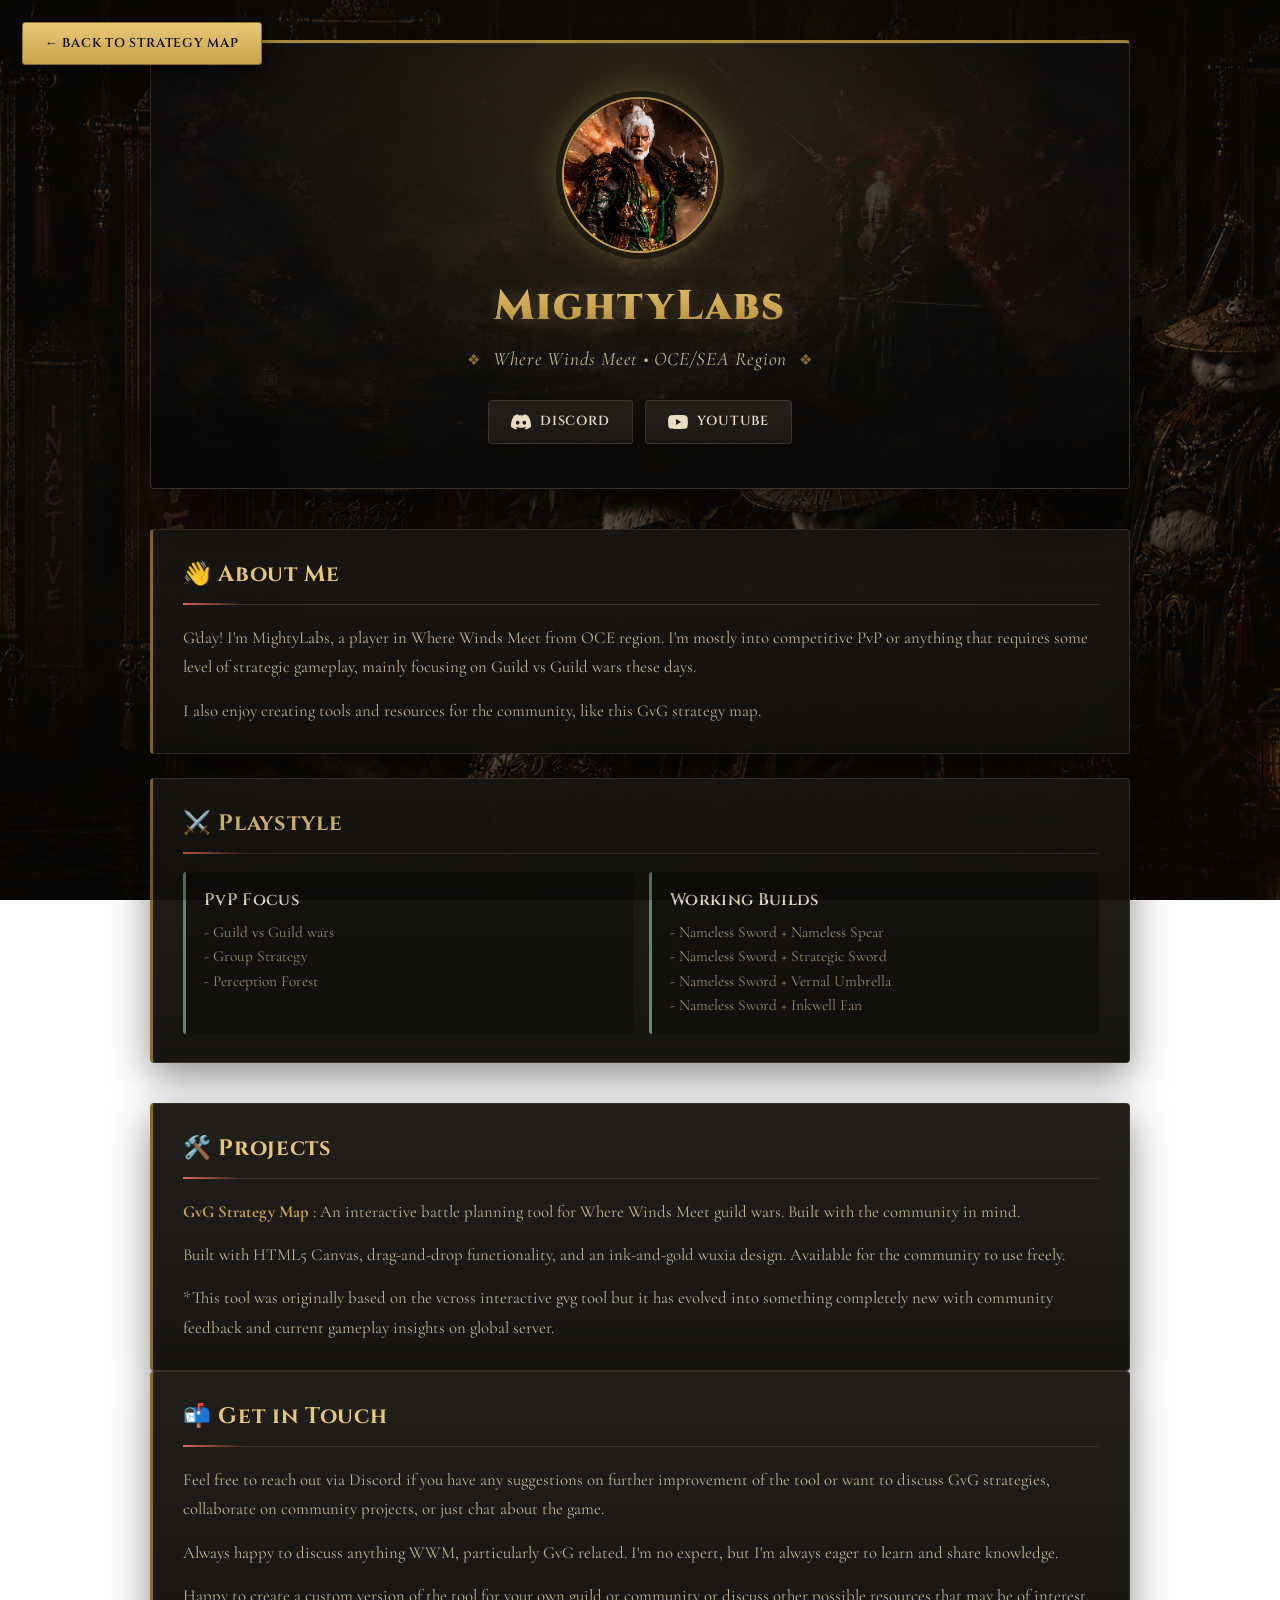
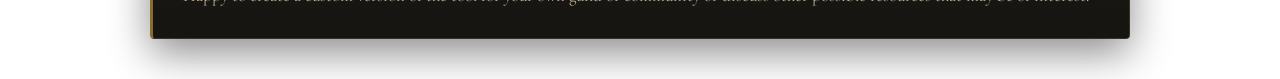
==== commit 057ee104: "about me update" ====
--- a/about.html
+++ b/about.html
@@ -3,6 +3,7 @@
 <head>
     <meta charset="UTF-8">
     <meta name="viewport" content="width=device-width, initial-scale=1.0">
+    <link rel="icon" type="image/png" href="images/guild_logo.png">
     <title>About MightyLabs - Where Winds Meet</title>
     <link rel="stylesheet" href="styles.css">
     <style>
@@ -205,15 +206,18 @@
                 <div class="skills-grid">
                     <div class="skill-item">
                         <div class="skill-title">PvP Focus</div>
-                        <div class="skill-desc">Guild vs Guild wars, Group Strategy, Perception Forest; Hybrid Support DPS (Nameless Sword + Vernal Umbrella or Nameless Sword + Inkwell Fan)</div>
+                        <div class="skill-desc"> - Guild vs Guild wars</div>
+                        <div class="skill-desc"> - Group Strategy </div>
+                        <div class="skill-desc"> - Perception Forest </div>
                     </div>
-                    <div class="skill-item">
-                        <div class="skill-title">Community Contributor</div>
-                        <div class="skill-desc">Creating resources, organizing events, and helping players improve.</div>
+                   <div class="skill-item">
+                        <div class="skill-title">Working Builds</div>
+                        <div class="skill-desc"> - Nameless Sword + Nameless Spear</div>
+                        <div class="skill-desc"> - Nameless Sword + Strategic Sword</div>
+                        <div class="skill-desc"> - Nameless Sword + Vernal Umbrella</div>
+                        <div class="skill-desc"> - Nameless Sword + Inkwell Fan</div>
                     </div>
-                    <div class="skill-item">
-                        <div class="skill-title">Strategy & Tools</div>
-                        <div class="skill-desc">Developing battle plans, roster management, creating guides and resources to aid competitive play.</div>
+                    
                     </div>
                 </div>
             </div>
@@ -223,7 +227,7 @@
                 <h2 class="section-title">🛠️ Projects</h2>
                 <p class="description-text"><strong>GvG Strategy Map</strong> : An interactive battle planning tool for Where Winds Meet guild wars. Built with the community in mind.</p>
                 <p class="description-text">Built with HTML5 Canvas, drag-and-drop functionality, and an ink-and-gold wuxia design. Available for the community to use freely.</p>
-                <p class="description-text">*This tool is primarily based on the vcross interactive gvg tool but enhanced with community feedback and current gameplay insights on global server.</p>
+                <p class="description-text">*This tool was originally based on the vcross interactive gvg tool but it has evolved into something completely new with community feedback and current gameplay insights on global server.</p>
             </div>
 
             <!-- Get in Touch -->
--- a/styles.css
+++ b/styles.css
@@ -31,9 +31,9 @@
 
     /* Role colors (kept legible, reskinned to theme) */
     --role-tank:     #d98a3d;
-    --role-dps:      #cf4b3a;
+    --role-dps:      #0078d4;
+    --role-enemy:    #cf4b3a;
     --role-healer:   #6fb585;
-    --role-support:  #d8b24a;
 
     /* Functional */
     --danger:        #c0392b;
@@ -58,9 +58,9 @@
     color: var(--silk);
     min-height: 100vh;
     background:
-        radial-gradient(ellipse 120% 80% at 50% -10%, rgba(201,162,75,0.10), transparent 60%),
-        radial-gradient(ellipse 90% 70% at 80% 110%, rgba(182,64,46,0.10), transparent 55%),
-        linear-gradient(160deg, rgba(13,11,9,0.86) 0%, rgba(21,17,13,0.82) 45%, rgba(11,10,8,0.90) 100%),
+        radial-gradient(ellipse 120% 80% at 50% -10%, rgba(201,162,75,0.06), transparent 60%),
+        radial-gradient(ellipse 90% 70% at 80% 110%, rgba(182,64,46,0.06), transparent 55%),
+        linear-gradient(160deg, rgba(13,11,9,0.60) 0%, rgba(21,17,13,0.50) 45%, rgba(11,10,8,0.70) 100%),
         url('images/wallpaper.png') no-repeat center center fixed;
     background-size: cover, cover, cover, cover;
     background-attachment: fixed;
@@ -79,7 +79,7 @@
     pointer-events: none;
     z-index: 9998;
     mix-blend-mode: overlay;
-    opacity: 0.6;
+    opacity: 0.25;
 }
 body::after {
     content: '';
@@ -87,7 +87,7 @@
     inset: 0;
     pointer-events: none;
     z-index: 1;
-    box-shadow: inset 0 0 220px 40px rgba(0,0,0,0.65);
+    box-shadow: inset 0 0 220px 40px rgba(0,0,0,0.35);
 }
 
 ::selection { background: rgba(201,162,75,0.35); color: #fff; }
@@ -325,10 +325,25 @@
     align-items: center;
     gap: 10px;
     padding-bottom: 12px;
+    margin-bottom: 0;
+    border-bottom: none;
+    position: relative;
+}
+
+.map-header-wrapper {
+    border-bottom: 1px solid var(--ink-line);
     margin-bottom: 16px;
-    border-bottom: 1px solid var(--ink-line);
     position: relative;
 }
+
+.map-header-wrapper::after {
+    content: '';
+    position: absolute;
+    left: 0; bottom: -1px;
+    width: 100%; height: 2px;
+    background: linear-gradient(90deg, var(--vermilion-br), transparent);
+}
+
 .member-panel h2::after,
 .map-panel h2::after {
     content: '';
@@ -337,6 +352,23 @@
     width: 64px; height: 2px;
     background: linear-gradient(90deg, var(--vermilion-br), transparent);
 }
+
+.map-panel h2::after {
+    display: none;
+}
+
+.map-credit {
+    font-family: var(--font-body);
+    font-size: 1.18rem;
+    font-weight: 400;
+    letter-spacing: 0;
+    color: var(--silk-dim);
+    gap: 6px;
+    display: flex;
+    align-items: center;
+    margin-left: auto;
+}
+
 #playerCount, #placedCount {
     font-family: var(--font-body);
     font-size: 0.95rem;
@@ -346,6 +378,11 @@
     letter-spacing: 0.02em;
 }
 
+/* Hide the removed Battle Map placed count */
+#placedCount {
+    display: none;
+}
+
 .manage-players-btn {
     margin-left: auto;
     width: 34px; height: 34px;
@@ -363,31 +400,6 @@
     transform: rotate(35deg);
     box-shadow: 0 0 14px rgba(201,162,75,0.3);
 }
-
-/* Enemy summon button — vermilion war banner */
-.enemy-section { margin-bottom: 14px; }
-.add-enemies-btn {
-    width: 100%;
-    padding: 12px;
-    font-family: var(--font-display);
-    font-size: 0.86rem;
-    font-weight: 600;
-    letter-spacing: 0.06em;
-    text-transform: uppercase;
-    color: #f6e7d8;
-    background: linear-gradient(180deg, #8e2f23, #66201a);
-    border: 1px solid #b6402e;
-    border-radius: 3px;
-    cursor: pointer;
-    transition: all .2s;
-    box-shadow: 0 6px 16px rgba(120,30,22,0.4);
-}
-.add-enemies-btn:hover {
-    background: linear-gradient(180deg, #a8392a, #7a2620);
-    box-shadow: 0 8px 22px rgba(180,60,46,0.5);
-    transform: translateY(-2px);
-}
-#enemyCount { color: var(--gold-bright); }
 
 /* Search */
 .search-box { margin-bottom: 14px; }
@@ -617,9 +629,9 @@
     box-shadow: inset 0 1px 0 rgba(255,255,255,0.25);
 }
 .role-badge.Tank,   .role-badge-small.role-Tank   { background: var(--role-tank); }
-.role-badge.DPS,    .role-badge-small.role-DPS     { background: var(--role-dps); color:#fff; }
+.role-badge.DPS,    .role-badge-small.role-DPS     { background: var(--role-dps); color:#000; }
+.role-badge.Enemy,  .role-badge-small.role-Enemy   { background: var(--role-enemy); color:#000; }
 .role-badge.Healer, .role-badge-small.role-Healer  { background: var(--role-healer); }
-.role-badge.Support,.role-badge-small.role-Support { background: var(--role-support); }
 
 .no-players {
     text-align: center;
@@ -729,8 +741,8 @@
 }
 .member-marker.role-Tank::after   { background: var(--role-tank); }
 .member-marker.role-DPS::after    { background: var(--role-dps); }
+.member-marker.role-Enemy::after  { background: var(--role-enemy); }
 .member-marker.role-Healer::after { background: var(--role-healer); }
-.member-marker.role-Support::after{ background: var(--role-support); }
 
 /* Role radius ring (toggled via .map-area.show-role-radius) */
 .role-radius { display: none; }
@@ -752,12 +764,12 @@
 }
 /* member role colors */
 .map-area.show-role-radius .member-marker.role-Tank .role-radius   { background: rgba(217,138,61,0.34); box-shadow: inset 0 0 0 2px rgba(217,138,61,0.8); }
-.map-area.show-role-radius .member-marker.role-DPS .role-radius    { background: rgba(207,75,58,0.34);  box-shadow: inset 0 0 0 2px rgba(207,75,58,0.8); }
+.map-area.show-role-radius .member-marker.role-DPS .role-radius    { background: rgba(0,120,212,0.34);  box-shadow: inset 0 0 0 2px rgba(0,120,212,0.8); }
+.map-area.show-role-radius .member-marker.role-Enemy .role-radius  { background: rgba(207,75,58,0.34);  box-shadow: inset 0 0 0 2px rgba(207,75,58,0.8); }
 .map-area.show-role-radius .member-marker.role-Healer .role-radius { background: rgba(111,181,133,0.34);box-shadow: inset 0 0 0 2px rgba(111,181,133,0.85); }
-.map-area.show-role-radius .member-marker.role-Support .role-radius{ background: rgba(216,178,74,0.34); box-shadow: inset 0 0 0 2px rgba(216,178,74,0.85); }
 /* objective role-image markers */
 .map-area.show-role-radius .objective-marker.objective-tank .role-radius   { background: rgba(217,138,61,0.34);  box-shadow: inset 0 0 0 2px rgba(217,138,61,0.8); }
-.map-area.show-role-radius .objective-marker.objective-dps .role-radius    { background: rgba(207,75,58,0.34);   box-shadow: inset 0 0 0 2px rgba(207,75,58,0.8); }
+.map-area.show-role-radius .objective-marker.objective-dps .role-radius    { background: rgba(0,120,212,0.34);   box-shadow: inset 0 0 0 2px rgba(0,120,212,0.8); }
 .map-area.show-role-radius .objective-marker.objective-healer .role-radius { background: rgba(111,181,133,0.34); box-shadow: inset 0 0 0 2px rgba(111,181,133,0.85); }
 .map-area.show-role-radius .objective-marker .role-radius                  { background: rgba(201,162,75,0.30);  box-shadow: inset 0 0 0 2px rgba(201,162,75,0.8); }
 
@@ -778,9 +790,10 @@
     border: 2px solid rgba(11,10,8,0.9);
     box-shadow: 0 3px 10px rgba(0,0,0,0.6), inset 0 1px 0 rgba(255,255,255,0.3);
     transition: transform .2s, box-shadow .2s;
+    transform: translate(-50%, -50%);
 }
 .group-marker:hover {
-    transform: scale(1.08);
+    transform: translate(-50%, -50%) scale(1.08);
     z-index: 100;
     box-shadow: 0 5px 16px rgba(0,0,0,0.7), 0 0 14px rgba(201,162,75,0.4);
 }
@@ -850,6 +863,45 @@
     width: 26px; height: 26px;
     object-fit: contain;
     filter: drop-shadow(0 2px 5px rgba(0,0,0,0.7));
+}
+
+.arrow-marker {
+    position: absolute;
+    width: 36px;
+    height: 20px;
+    z-index: 24;
+    cursor: grab;
+    display: flex;
+    align-items: center;
+    justify-content: flex-start;
+    transform: translateZ(0);
+    transform-origin: 0 50%;
+}
+.arrow-marker .arrow-shaft {
+    position: absolute;
+    left: 0;
+    right: 12px;
+    top: 50%;
+    height: 4px;
+    background: var(--arrow-color, #ff0000);
+    transform: translateY(-50%);
+    border-radius: 2px;
+    box-shadow: 0 1px 4px rgba(0,0,0,0.45);
+}
+.arrow-marker .arrow-head {
+    position: absolute;
+    right: 0;
+    top: 50%;
+    width: 0;
+    height: 0;
+    border-top: 7px solid transparent;
+    border-bottom: 7px solid transparent;
+    border-left: 12px solid var(--arrow-color, #ff0000);
+    transform: translateY(-50%);
+}
+.arrow-marker .remove-btn {
+    right: -10px;
+    top: -10px;
 }
 
 /* Boss / tower / tree / goose image markers */
@@ -904,8 +956,7 @@
 .remove-btn:hover { background: var(--vermilion-br); }
 
 /* Tooltips */
-.marker-tooltip,
-.group-tooltip {
+.marker-tooltip {
     position: absolute;
     bottom: calc(100% + 8px);
     left: 50%;
@@ -925,8 +976,7 @@
     box-shadow: 0 10px 26px rgba(0,0,0,0.6);
     pointer-events: none;
 }
-.member-marker:hover .marker-tooltip,
-.group-marker:hover .group-tooltip {
+.member-marker:hover .marker-tooltip {
     opacity: 1; visibility: visible;
     transform: translateX(-50%) translateY(0);
 }
@@ -942,8 +992,8 @@
 .role-dot { width: 9px; height: 9px; border-radius: 50%; display: inline-block; }
 .role-dot.role-Tank { background: var(--role-tank); }
 .role-dot.role-DPS { background: var(--role-dps); }
+.role-dot.role-Enemy { background: var(--role-enemy); }
 .role-dot.role-Healer { background: var(--role-healer); }
-.role-dot.role-Support { background: var(--role-support); }
 
 /* =====================================================================
    BOTTOM TOOLBAR — armoury rack
@@ -985,6 +1035,7 @@
 .btn-icon { font-size: 1.15rem; line-height: 1; color: var(--silk); }
 .toolbar-btn:hover .btn-icon { color: var(--gold-bright); }
 .toolbar-btn.active .btn-icon { color: var(--gold-bright); }
+.arrow-btn svg { fill: #fff; color: #fff; }
 /* undo / redo arrows — ensure strong contrast on dark toolbar */
 .undo-btn .btn-icon,
 .redo-btn .btn-icon { color: var(--gold-bright); font-size: 1.3rem; font-weight: 700; }
@@ -1148,8 +1199,28 @@
     line-height: 1.6;
 }
 .modal-body h3 { font-family: var(--font-display); color: var(--gold); margin: 16px 0 8px; }
-.modal-body h4 { font-family: var(--font-display); color: var(--gold-bright); }
+..modal-body h4 { font-family: var(--font-display); color: var(--gold-bright); }
 .modal-body p { margin-bottom: 10px; }
+.confirm-checkbox-row {
+    display: flex;
+    align-items: center;
+    gap: 10px;
+    margin-top: 14px;
+    padding-top: 10px;
+    border-top: 1px solid rgba(255, 255, 255, 0.08);
+}
+.confirm-checkbox-label {
+    display: flex;
+    align-items: center;
+    gap: 8px;
+    font-size: 0.95rem;
+    color: var(--silk);
+}
+.confirm-checkbox-label input[type="checkbox"] {
+    width: 16px;
+    height: 16px;
+    accent-color: var(--gold);
+}
 .modal-body code {
     font-family: 'Courier New', monospace;
     background: var(--ink-void);
@@ -1479,6 +1550,88 @@
     transition: all .2s;
 }
 .gallery-item:hover { border-color: var(--gold); transform: scale(1.03); box-shadow: 0 8px 20px rgba(0,0,0,0.5); }
+
+/* Map Toggle Switch */
+.map-toggle-container {
+    display: flex;
+    align-items: center;
+    gap: 15px;
+}
+
+.toggle-label-main {
+    font-family: var(--font-display);
+    color: var(--gold-bright);
+    font-size: 0.95rem;
+    white-space: nowrap;
+}
+
+.toggle-switch {
+    display: inline-flex;
+    align-items: center;
+    gap: 8px;
+    cursor: pointer;
+    user-select: none;
+}
+
+.toggle-checkbox {
+    display: none;
+}
+
+.toggle-slider {
+    position: relative;
+    width: 50px;
+    height: 26px;
+    background-color: var(--ink-raised);
+    border: 1px solid var(--gold-deep);
+    border-radius: 13px;
+    transition: all 0.3s ease;
+    box-shadow: inset 0 1px 3px rgba(0,0,0,0.5);
+}
+
+.toggle-slider::before {
+    content: '';
+    position: absolute;
+    width: 22px;
+    height: 22px;
+    border-radius: 50%;
+    background-color: var(--gold);
+    top: 1px;
+    left: 1px;
+    transition: all 0.3s ease;
+    box-shadow: 0 2px 4px rgba(0,0,0,0.3);
+}
+
+.toggle-checkbox:checked + .toggle-slider {
+    background-color: rgba(201,162,75,0.2);
+    border-color: var(--gold);
+    box-shadow: inset 0 1px 3px rgba(0,0,0,0.5), 0 0 8px rgba(201,162,75,0.3);
+}
+
+.toggle-checkbox:checked + .toggle-slider::before {
+    left: 26px;
+    box-shadow: 0 2px 4px rgba(0,0,0,0.3);
+}
+
+.toggle-label, .toggle-label-2 {
+    font-size: 0.85rem;
+    font-family: var(--font-display);
+    color: var(--silk-faint);
+    min-width: 45px;
+    text-align: center;
+    transition: color 0.3s ease;
+}
+
+.toggle-label {
+    color: var(--gold-bright);
+}
+
+.toggle-checkbox:checked + .toggle-slider + .toggle-label {
+    color: var(--silk-faint);
+}
+
+.toggle-checkbox:checked + .toggle-slider + .toggle-label + .toggle-label-2 {
+    color: var(--gold-bright);
+}
 .gallery-item img { width: 100%; display: block; }
 .gallery-item-info {
     padding: 7px 10px;
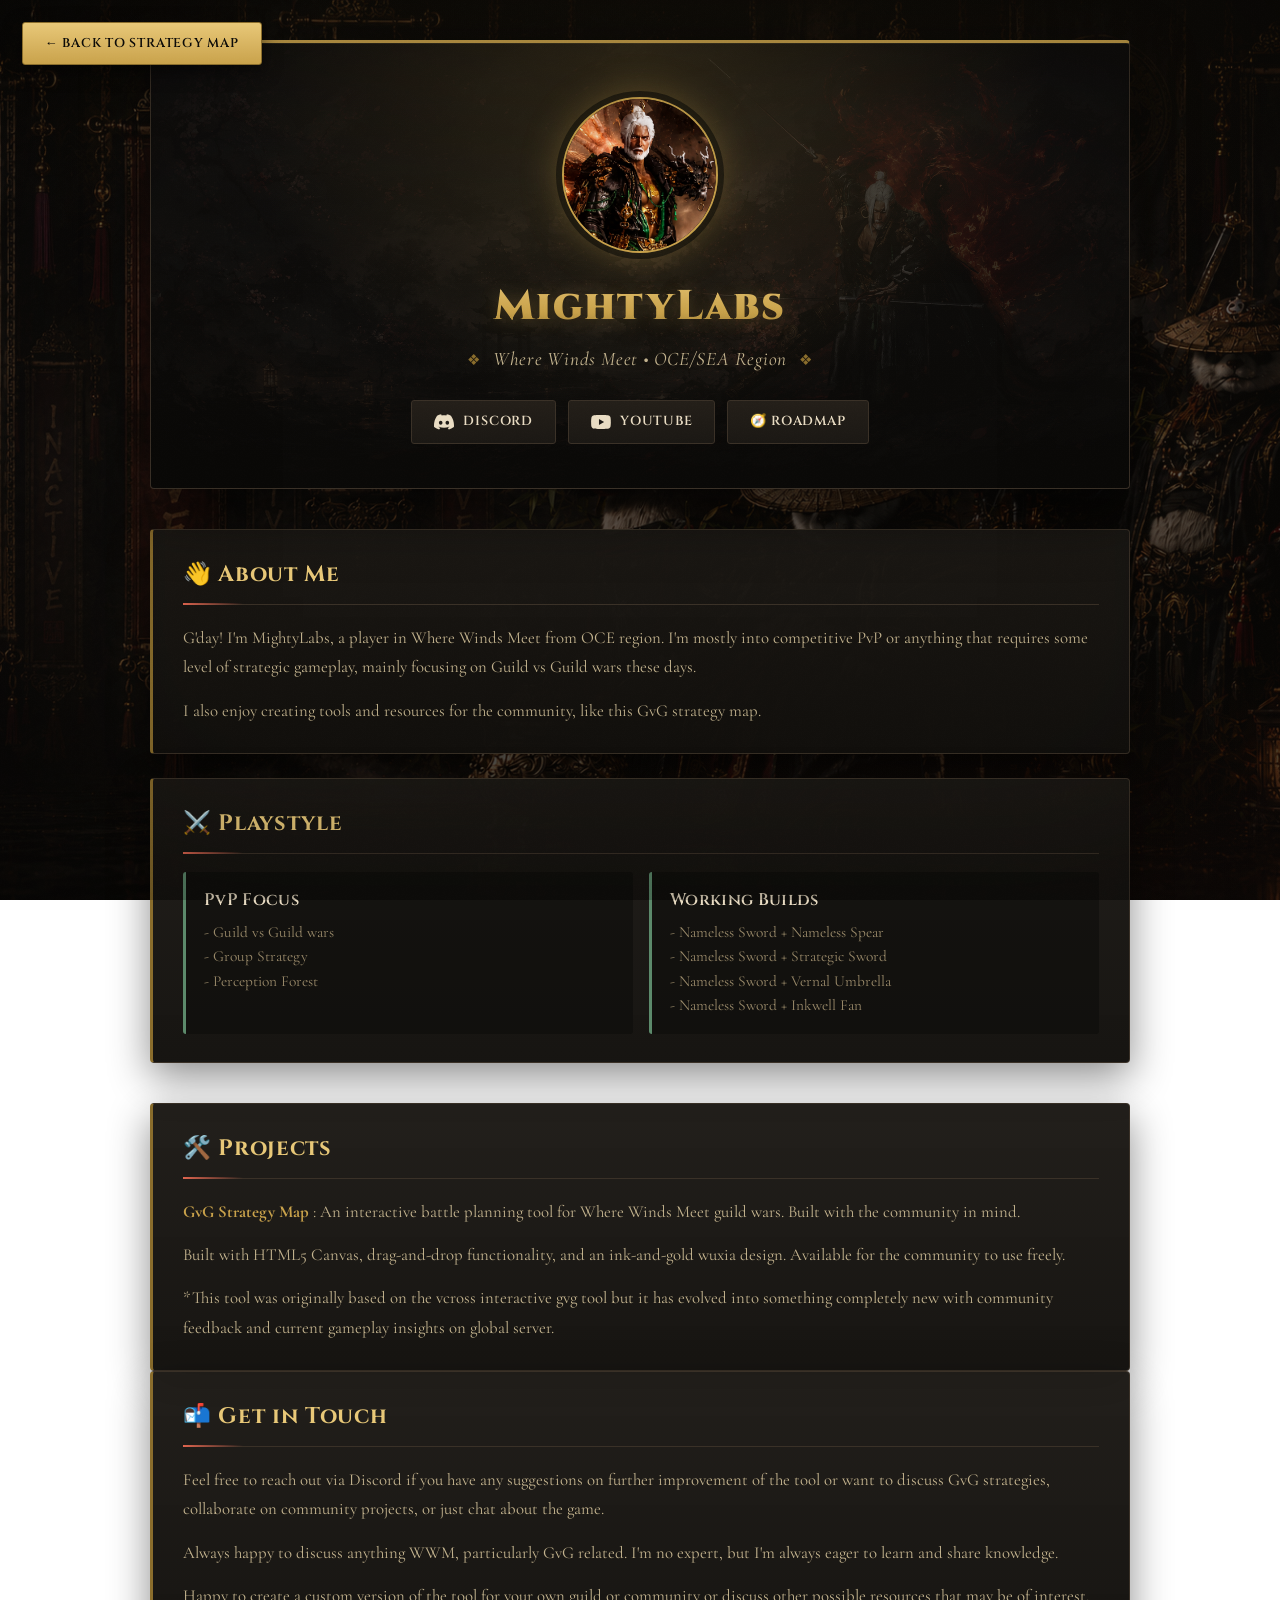
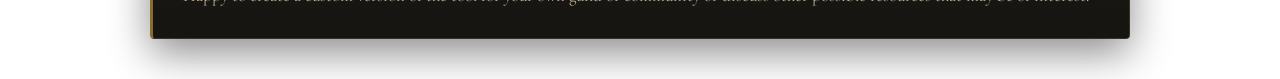
==== commit 07ded4a8: "v2.3.1" ====
--- a/about.html
+++ b/about.html
@@ -188,6 +188,9 @@
                         <path d="M23.498 2.665c-.276-1.039-1.089-1.858-2.122-2.136C19.505 0 12 0 12 0S4.495 0 2.624.529C1.591.807.778 1.626.502 2.665 0 4.548 0 8.5 0 8.5s0 3.952.502 5.835c.276 1.039 1.089 1.858 2.122 2.136C4.495 17 12 17 12 17s7.505 0 9.376-.529c1.033-.278 1.846-1.097 2.122-2.136C24 12.452 24 8.5 24 8.5s0-3.952-.502-5.835zM9.545 12.133V4.867L15.818 8.5l-6.273 3.633z" fill="currentColor"/>
                     </svg>
                     YouTube
+                </a>
+                <a href="roadmap.html" class="social-btn">
+                    🧭 Roadmap
                 </a>
             </div>
         </div>
--- a/styles.css
+++ b/styles.css
@@ -209,6 +209,7 @@
     border: 1px solid var(--ink-line);
     border-radius: 2px;
     cursor: pointer;
+    text-decoration: none;
     transition: all .22s ease;
 }
 .nav-btn::after {
@@ -331,7 +332,7 @@
 }
 
 .map-header-wrapper {
-    border-bottom: 1px solid var(--ink-line);
+    border-bottom: 0px solid var(--ink-line);
     margin-bottom: 16px;
     position: relative;
 }
@@ -340,7 +341,7 @@
     content: '';
     position: absolute;
     left: 0; bottom: -1px;
-    width: 100%; height: 2px;
+    width: 70%; height: 2px;
     background: linear-gradient(90deg, var(--vermilion-br), transparent);
 }
 
@@ -357,16 +358,19 @@
     display: none;
 }
 
-.map-credit {
-    font-family: var(--font-body);
+.map-panel h2 .map-credit {
+    margin-left: auto;
+    display: flex;
+    align-items: center;
+    font-family: var(--font-display);
     font-size: 1.18rem;
-    font-weight: 400;
-    letter-spacing: 0;
+    font-weight: 700;
     color: var(--silk-dim);
     gap: 6px;
-    display: flex;
-    align-items: center;
-    margin-left: auto;
+}
+.map-panel h2 .map-credit a {
+    color: var(--vermilion-br);
+    text-decoration: none;
 }
 
 #playerCount, #placedCount {
@@ -674,6 +678,19 @@
         0 0 0 5px var(--gold-deep);
 }
 
+.timer-overlay {
+    position: absolute;
+    top: 8px;
+    left: 8px;
+    width: auto;
+    max-width: 120px;
+    height: auto;
+    max-height: 120px;
+    z-index: 90;
+    pointer-events: none;
+    filter: drop-shadow(0 2px 6px rgba(0,0,0,0.6));
+}
+
 .drawing-canvas {
     position: absolute;
     inset: 0;
@@ -902,6 +919,67 @@
 .arrow-marker .remove-btn {
     right: -10px;
     top: -10px;
+}
+
+/* Note markers */
+.note-marker {
+    position: absolute;
+    z-index: 30;
+    cursor: grab;
+    transform: translateZ(0);
+}
+.note-card {
+    min-width: 240px;
+    max-width: 280px;
+    padding: 12px 13px 12px;
+    border: 1px solid rgba(201,162,75,0.4);
+    border-radius: 8px;
+    background: linear-gradient(180deg, rgba(34,29,22,0.98), rgba(19,16,12,0.98));
+    box-shadow: 0 10px 24px rgba(0,0,0,0.45);
+    color: var(--silk);
+    z-index: 31;
+}
+.note-card-text {
+    font-family: var(--font-body);
+    font-size: 0.98rem;
+    line-height: 1.35;
+    color: var(--silk);
+    white-space: pre-wrap;
+    word-break: break-word;
+    margin-bottom: 8px;
+}
+.note-actions {
+    display: flex;
+    justify-content: flex-end;
+    align-items: center;
+    gap: 6px;
+}
+.note-action-btn {
+    border: 1px solid rgba(201,162,75,0.35);
+    background: rgba(201,162,75,0.12);
+    color: var(--gold-bright);
+    border-radius: 4px;
+    padding: 4px 6px;
+    min-width: 24px;
+    min-height: 24px;
+    display: inline-grid;
+    place-items: center;
+    font-size: 0.8rem;
+    font-family: var(--font-display);
+    line-height: 1;
+    cursor: pointer;
+}
+.note-action-btn.note-delete-btn {
+    border-color: rgba(255, 92, 92, 0.45);
+    background: rgba(255, 92, 92, 0.16);
+    color: #ff8b8b;
+}
+.note-action-btn.note-delete-btn:hover {
+    background: rgba(255, 92, 92, 0.28);
+    color: #ffd0d0;
+}
+.note-action-btn:hover {
+    background: rgba(201,162,75,0.24);
 }
 
 /* Boss / tower / tree / goose image markers */
@@ -1032,6 +1110,27 @@
     background: linear-gradient(180deg, #3a3020, #2a2316);
     box-shadow: 0 0 0 1px var(--gold), 0 0 14px rgba(201,162,75,0.35);
 }
+.toolbar-btn.note-btn {
+    min-width: 96px;
+    padding: 0 12px;
+    gap: 6px;
+    justify-content: center;
+    display: inline-flex;
+    border-color: rgba(201,162,75,0.45);
+    background: linear-gradient(180deg, rgba(58,48,32,0.95), rgba(24,19,14,0.95));
+}
+.toolbar-btn.note-btn .btn-icon {
+    color: var(--gold-bright);
+    font-size: 1rem;
+}
+.toolbar-btn.note-btn .btn-label {
+    font-family: var(--font-display);
+    font-size: 0.74rem;
+    font-weight: 700;
+    letter-spacing: 0.08em;
+    text-transform: uppercase;
+    color: var(--gold-bright);
+}
 .btn-icon { font-size: 1.15rem; line-height: 1; color: var(--silk); }
 .toolbar-btn:hover .btn-icon { color: var(--gold-bright); }
 .toolbar-btn.active .btn-icon { color: var(--gold-bright); }
@@ -1053,6 +1152,72 @@
     margin: 0 4px;
 }
 
+.timer-control {
+    display: flex;
+    align-items: center;
+    gap: 6px;
+    padding: 4px 8px;
+    min-height: 42px;
+    border: 1px solid var(--ink-line);
+    border-radius: 3px;
+    background: linear-gradient(180deg, rgba(58,48,32,0.55), rgba(21,18,13,0.9));
+    box-shadow: inset 0 1px 0 rgba(255,255,255,0.05), 0 2px 8px rgba(0,0,0,0.28);
+    transition: box-shadow .18s ease, border-color .18s ease;
+}
+
+.timer-control:hover {
+    border-color: rgba(201,162,75,0.65);
+    box-shadow: inset 0 1px 0 rgba(255,255,255,0.05), 0 0 0 1px rgba(201,162,75,0.22), 0 4px 12px rgba(0,0,0,0.35);
+}
+
+.timer-control-label {
+    color: var(--gold-bright);
+    font-family: var(--font-display);
+    letter-spacing: 0.08em;
+    font-size: 0.76rem;
+    text-transform: uppercase;
+    white-space: nowrap;
+}
+
+.timer-display {
+    min-width: 38px;
+    min-height: 28px;
+    display: inline-flex;
+    align-items: center;
+    justify-content: center;
+    text-align: center;
+    color: var(--silk);
+    font-family: var(--font-display);
+    font-size: 0.95rem;
+    font-weight: 700;
+    background: linear-gradient(180deg, rgba(38,32,22,0.95), rgba(11,10,8,0.9));
+    border: 1px solid rgba(201,162,75,0.35);
+    border-radius: 2px;
+    padding: 0 6px;
+    box-shadow: inset 0 1px 0 rgba(255,255,255,0.06);
+}
+
+.timer-btn {
+    width: 28px !important;
+    height: 28px !important;
+    font-size: 1.15rem;
+    font-weight: 700;
+    border-radius: 2px;
+    background: linear-gradient(180deg, #312a1c, #221d14);
+    color: var(--gold-bright);
+    transition: transform .12s ease, box-shadow .18s ease, border-color .18s ease;
+}
+
+.timer-btn:hover {
+    border-color: var(--gold);
+    box-shadow: 0 0 0 1px rgba(201,162,75,0.45), 0 4px 10px rgba(0,0,0,0.45);
+}
+
+.timer-btn:active {
+    transform: translateY(1px);
+    box-shadow: inset 0 2px 6px rgba(0,0,0,0.55);
+}
+
 .toolbar-color-picker { display: flex; align-items: center; }
 .color-picker-label {
     width: 42px; height: 42px;
@@ -1199,7 +1364,7 @@
     line-height: 1.6;
 }
 .modal-body h3 { font-family: var(--font-display); color: var(--gold); margin: 16px 0 8px; }
-..modal-body h4 { font-family: var(--font-display); color: var(--gold-bright); }
+.modal-body h4 { font-family: var(--font-display); color: var(--gold-bright); }
 .modal-body p { margin-bottom: 10px; }
 .confirm-checkbox-row {
     display: flex;
@@ -1319,6 +1484,33 @@
     margin-top: 22px;
 }
 
+/* Manage Players modal: keep class/team/weapons compact on one row */
+#playerEditModal .modal-content {
+    max-width: 1120px;
+}
+
+#playerEditModal .player-inline-fields {
+    display: grid;
+    grid-template-columns: repeat(4, minmax(0, 1fr));
+    gap: 12px;
+}
+
+#playerEditModal .player-inline-fields .form-group {
+    margin-bottom: 0;
+}
+
+@media (max-width: 1024px) {
+    #playerEditModal .player-inline-fields {
+        grid-template-columns: repeat(2, minmax(0, 1fr));
+    }
+}
+
+@media (max-width: 640px) {
+    #playerEditModal .player-inline-fields {
+        grid-template-columns: 1fr;
+    }
+}
+
 /* Objective type / map objective grids */
 .objective-type-grid {
     display: grid;
@@ -1382,11 +1574,28 @@
     margin: 6px 0;
     flex-wrap: wrap;
 }
+#playerManagementModal .player-management-info {
+    flex: 1;
+    min-width: 0;
+}
+#playerManagementModal .player-management-details {
+    flex-wrap: nowrap;
+    gap: 10px;
+}
 .team-badge-small {
     font-family: var(--font-body);
     font-style: italic;
     font-size: 0.8rem;
     color: var(--silk-faint);
+}
+.player-management-weapons-inline {
+    color: var(--jade-bright);
+    opacity: 0.9;
+    font-size: 0.8rem;
+    min-width: 0;
+    overflow: hidden;
+    text-overflow: ellipsis;
+    white-space: nowrap;
 }
 .placed-badge {
     font-family: var(--font-display);
@@ -1413,6 +1622,15 @@
 }
 .btn-edit:hover { border-color: var(--gold); box-shadow: 0 0 10px rgba(201,162,75,0.25); }
 .btn-delete:hover { border-color: var(--vermilion-br); box-shadow: 0 0 10px rgba(182,64,46,0.3); }
+
+@media (max-width: 820px) {
+    #playerManagementModal .player-management-details {
+        flex-wrap: wrap;
+    }
+    #playerManagementModal .player-management-weapons-inline {
+        white-space: normal;
+    }
+}
 
 /* Hotkey list */
 .hotkey-list { display: flex; flex-direction: column; gap: 8px; }
@@ -1553,15 +1771,22 @@
 
 /* Map Toggle Switch */
 .map-toggle-container {
-    display: flex;
-    align-items: center;
-    gap: 15px;
+    display: inline-flex;
+    align-items: center;
+    gap: 12px;
+    padding: 6px 10px;
+    border: 1px solid rgba(201,162,75,0.25);
+    border-radius: 999px;
+    background: linear-gradient(180deg, rgba(58,48,32,0.55), rgba(21,18,13,0.9));
+    box-shadow: inset 0 1px 0 rgba(255,255,255,0.05), 0 2px 8px rgba(0,0,0,0.24);
 }
 
 .toggle-label-main {
     font-family: var(--font-display);
     color: var(--gold-bright);
-    font-size: 0.95rem;
+    font-size: 0.9rem;
+    letter-spacing: 0.06em;
+    text-transform: uppercase;
     white-space: nowrap;
 }
 
@@ -1581,8 +1806,8 @@
     position: relative;
     width: 50px;
     height: 26px;
-    background-color: var(--ink-raised);
-    border: 1px solid var(--gold-deep);
+    background: linear-gradient(180deg, rgba(38,32,22,0.95), rgba(11,10,8,0.9));
+    border: 1px solid rgba(201,162,75,0.35);
     border-radius: 13px;
     transition: all 0.3s ease;
     box-shadow: inset 0 1px 3px rgba(0,0,0,0.5);
@@ -1594,7 +1819,7 @@
     width: 22px;
     height: 22px;
     border-radius: 50%;
-    background-color: var(--gold);
+    background: linear-gradient(180deg, var(--gold-bright), var(--gold));
     top: 1px;
     left: 1px;
     transition: all 0.3s ease;
@@ -1602,9 +1827,9 @@
 }
 
 .toggle-checkbox:checked + .toggle-slider {
-    background-color: rgba(201,162,75,0.2);
+    background: linear-gradient(180deg, rgba(58,48,32,0.8), rgba(28,24,17,0.95));
     border-color: var(--gold);
-    box-shadow: inset 0 1px 3px rgba(0,0,0,0.5), 0 0 8px rgba(201,162,75,0.3);
+    box-shadow: inset 0 1px 3px rgba(0,0,0,0.5), 0 0 8px rgba(201,162,75,0.25);
 }
 
 .toggle-checkbox:checked + .toggle-slider::before {
@@ -1613,10 +1838,10 @@
 }
 
 .toggle-label, .toggle-label-2 {
-    font-size: 0.85rem;
+    font-size: 0.82rem;
     font-family: var(--font-display);
     color: var(--silk-faint);
-    min-width: 45px;
+    min-width: 36px;
     text-align: center;
     transition: color 0.3s ease;
 }
